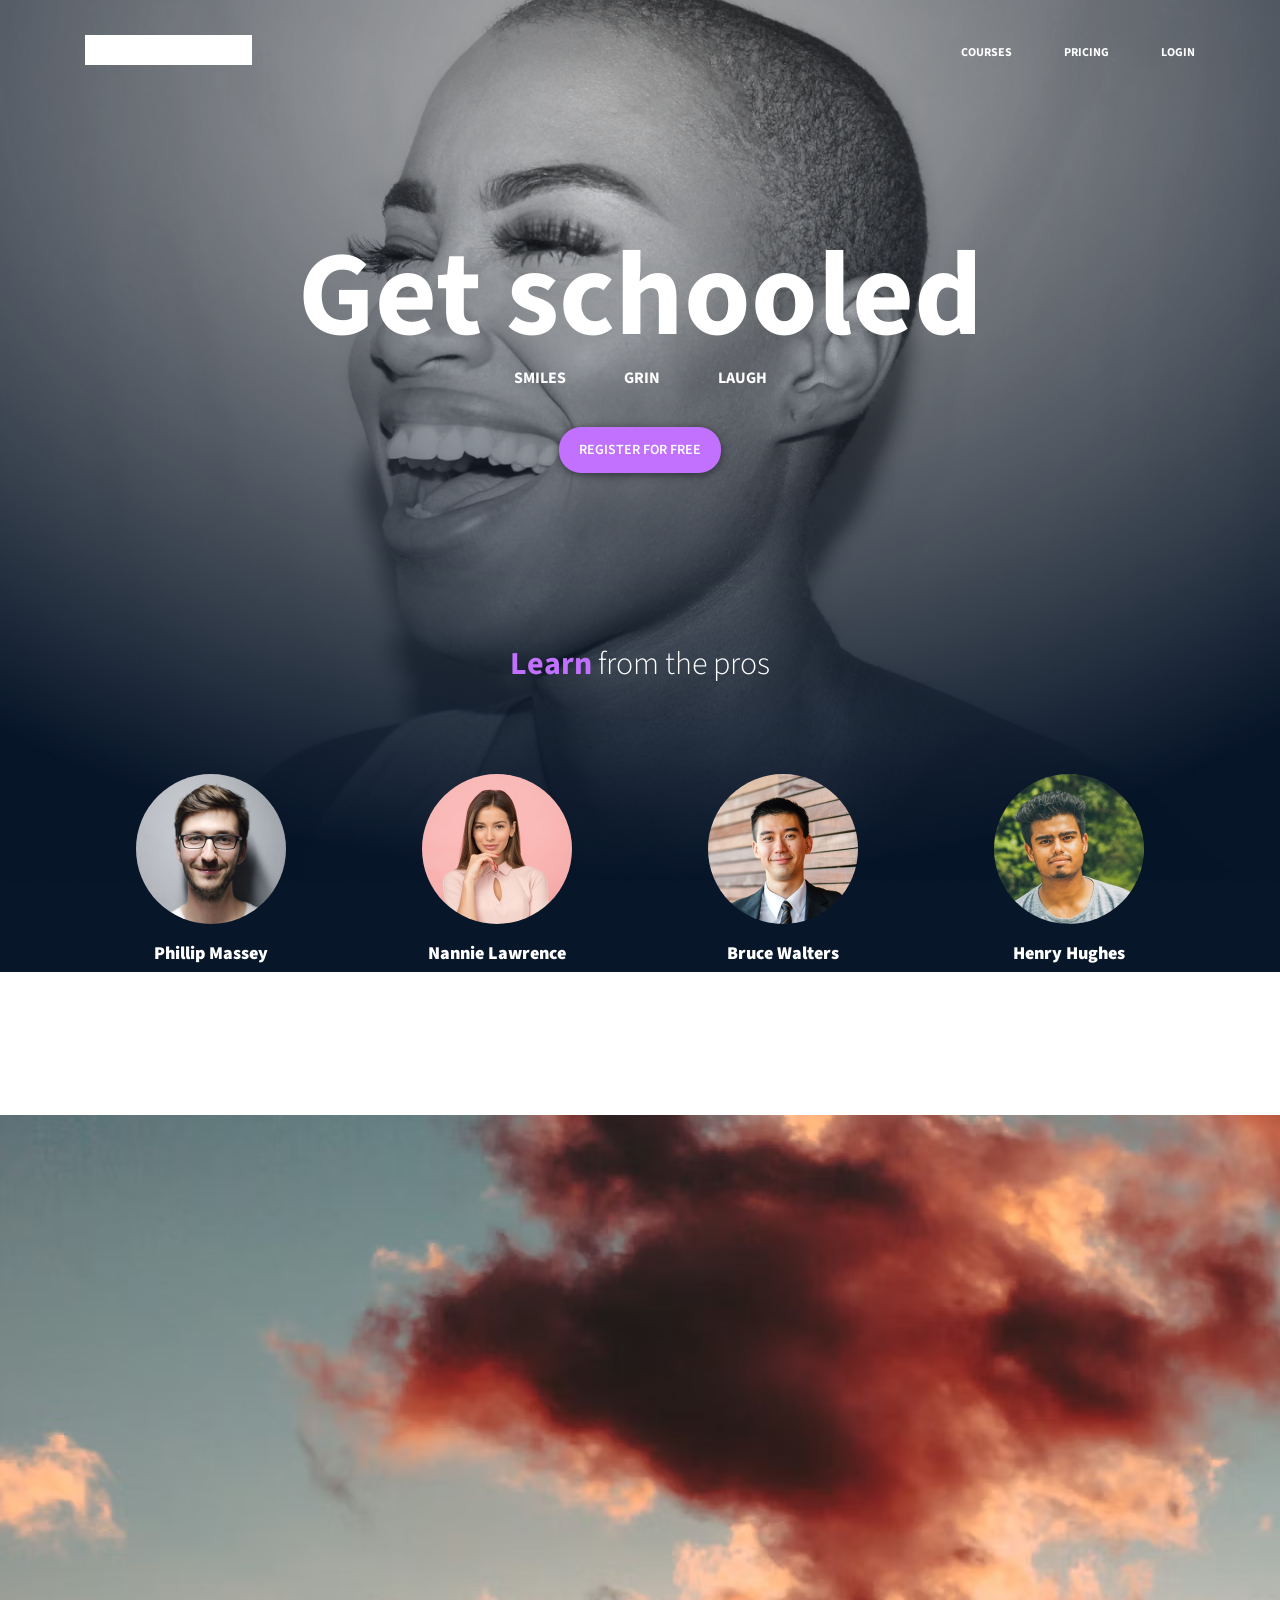
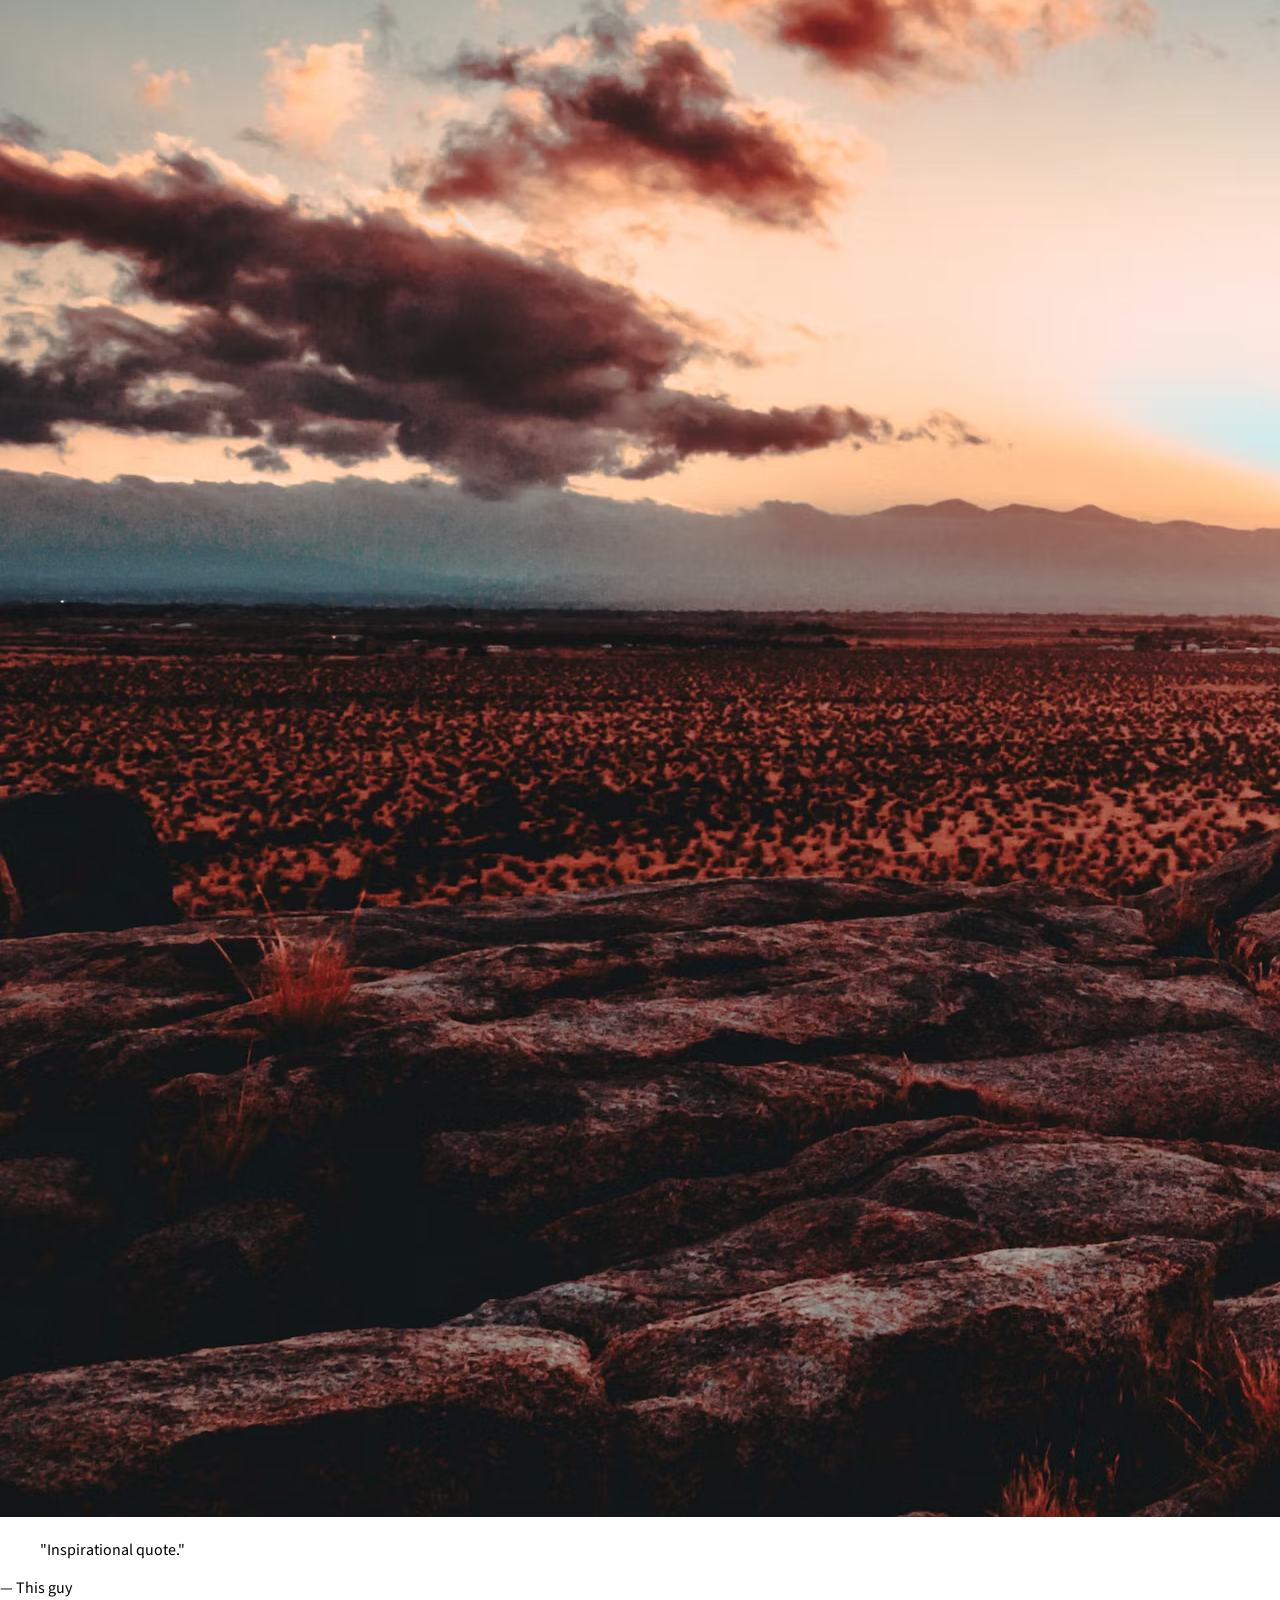
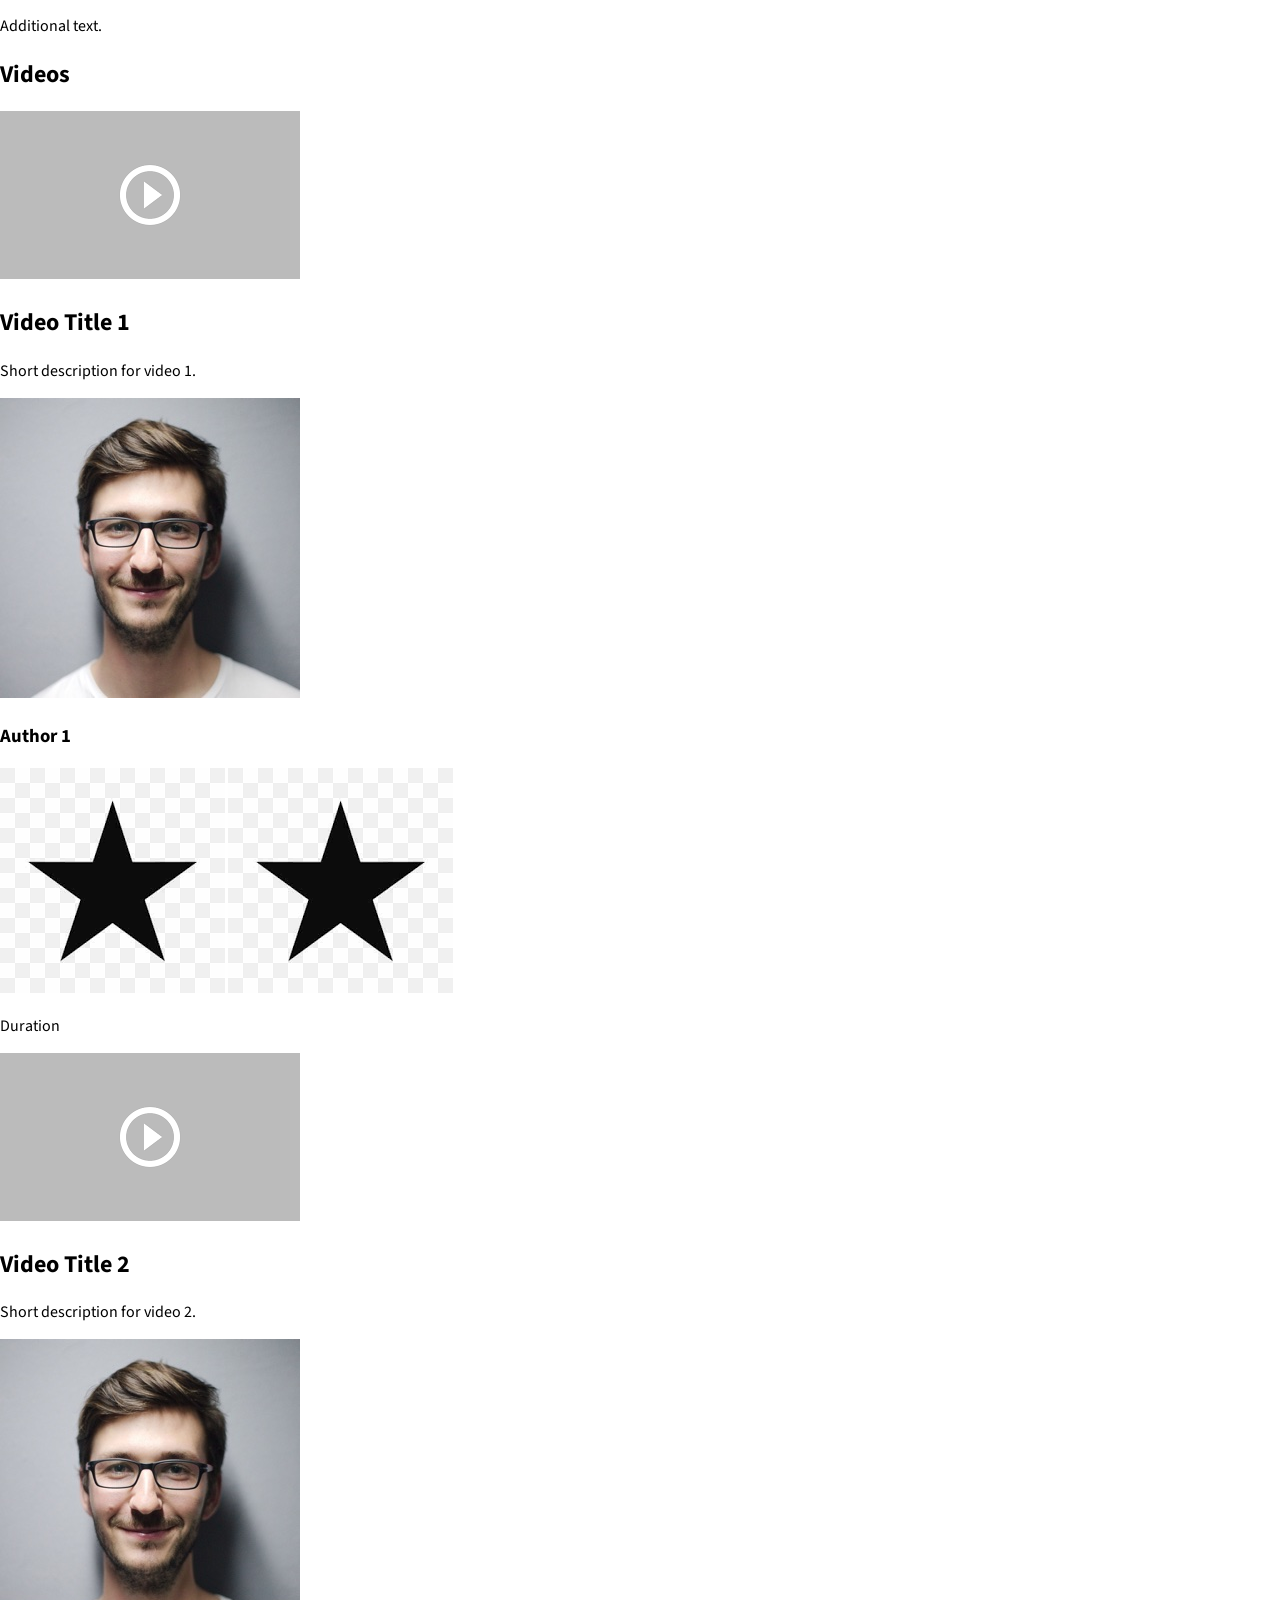
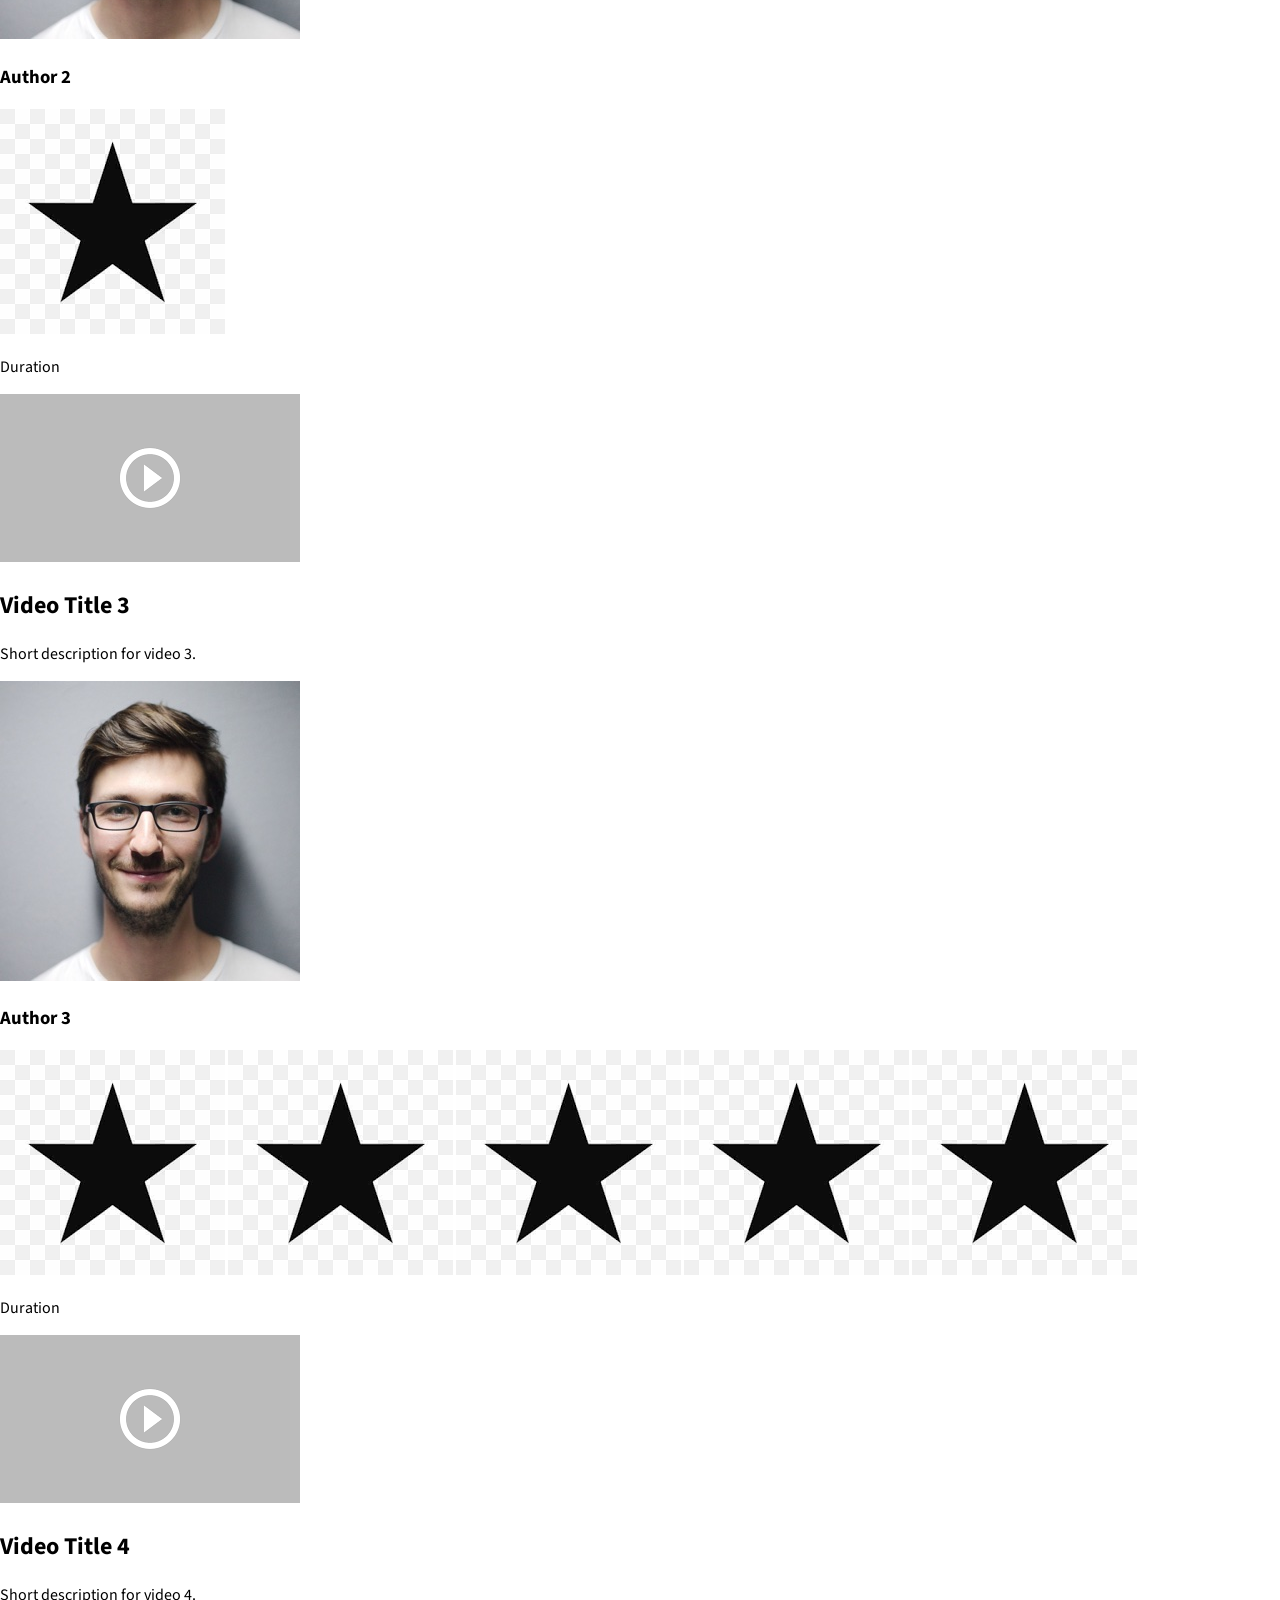
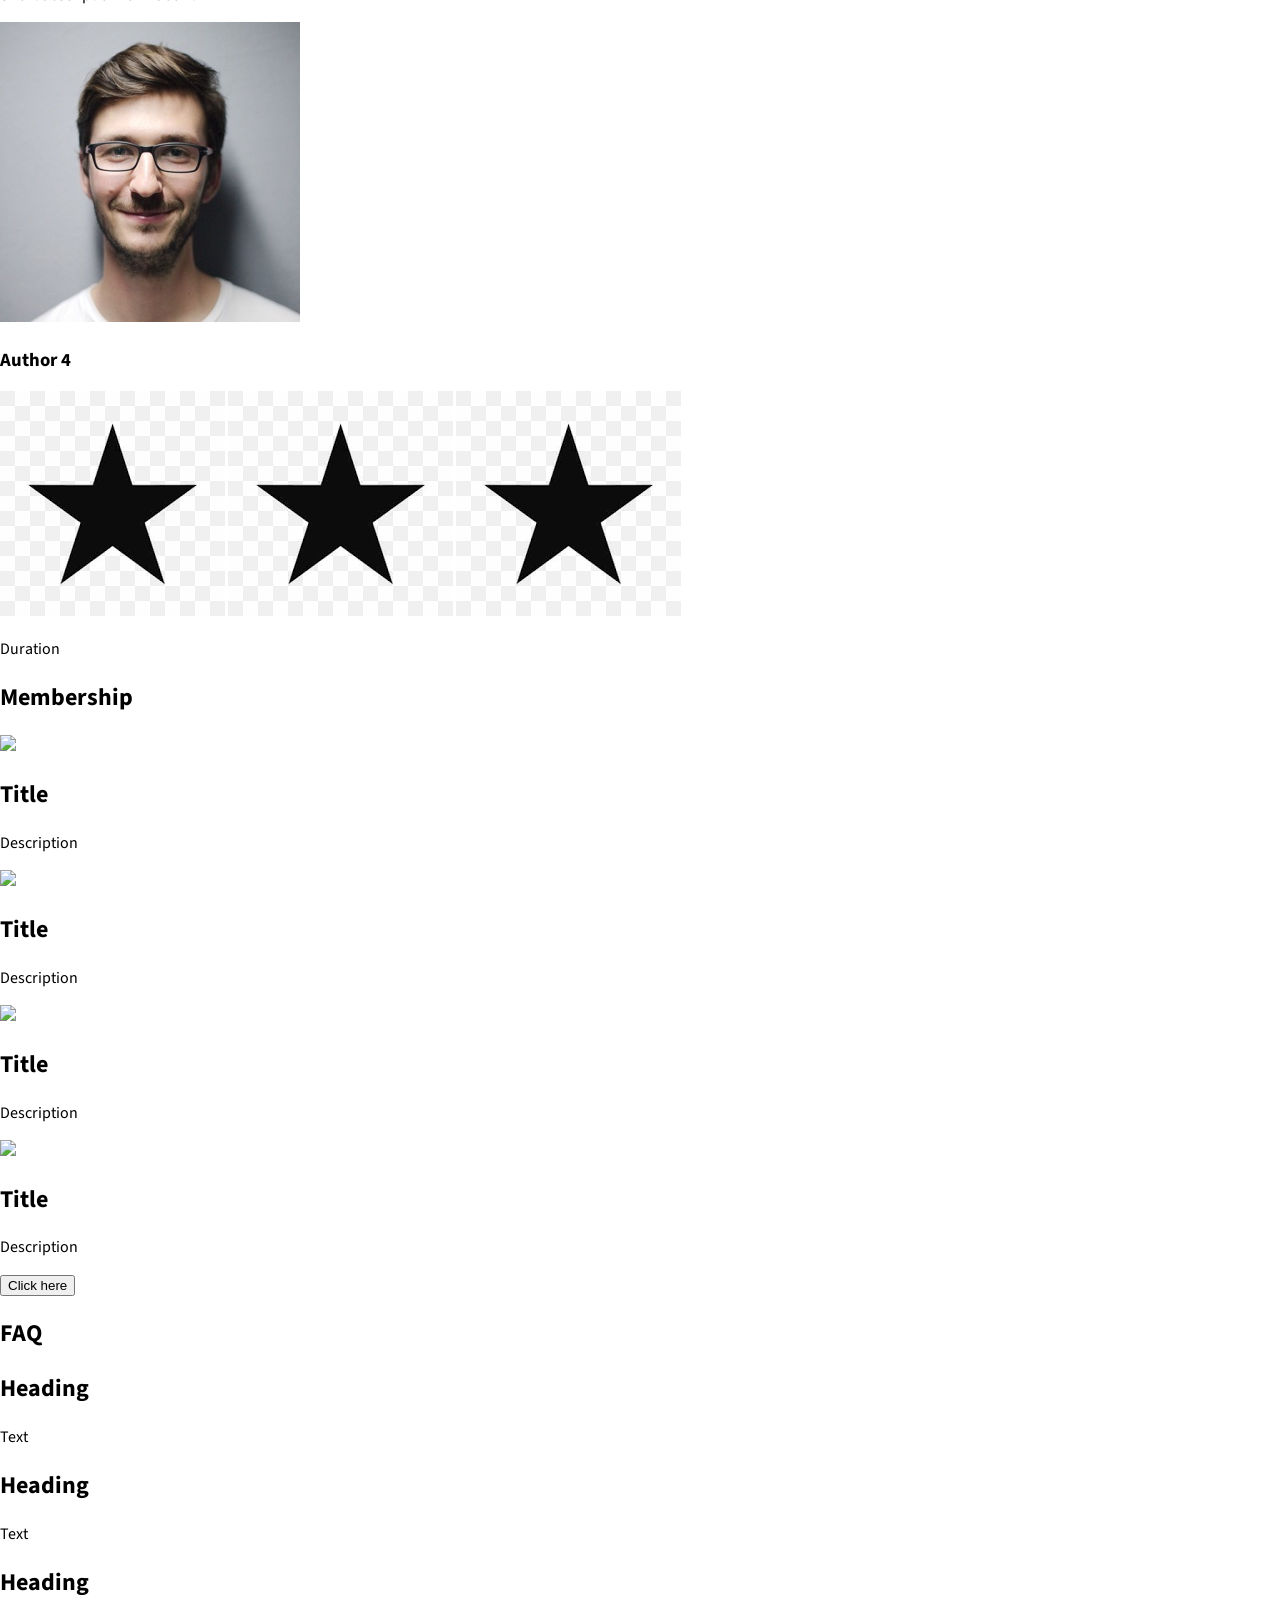
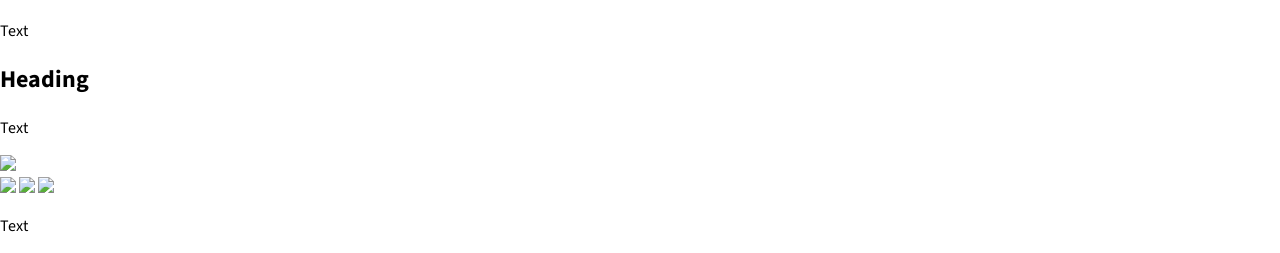
==== css_advanced/task_2/index.html @ a2d299f0 "task 2 : style header and hero section" ====
<!DOCTYPE html>
<html lang="en">
<head>
    <meta charset="UTF-8">
    <meta name="viewport" content="width=device-width, initial-scale=1.0">
    <title>Homepage</title>
    <link rel="stylesheet" href="https://fonts.googleapis.com/css2?family=Source+Sans+Pro:ital,wght@0,300;0,400;0,600;0,700;0,900;1,400&display=swap">
    <link rel="stylesheet" href="styles.css">
</head>
<body>

    <header>
        <a href="#">
            <img src="../images/logo.png" alt="smileschool">
        </a>

        <nav>
            <a href="#">COURSES</a>
            <a href="#">PRICING</a>
            <a href="#">LOGIN</a>
        </nav>
    </header>

    <main>
        <section>

            <div>
                <h1>Get schooled</h1>
                <p>SMILES GRIN LAUGH</p>
                <button>REGISTER FOR FREE</button>
            </div>

            <div>
                <h2><span>Learn</span> from the pros</h2>


                <div>

                    <div>
                        <img src="../images/profile-1.jpg" alt="Phillip Massey">
                        <h3>Phillip Massey</h3>
                        <p>« Smile of the year » 2018 - 2019</p>
                    </div>

                    <div>
                        <img src="../images/profile-2.jpg" alt="Nannie Lawrence">
                        <h3>Nannie Lawrence</h3>
                        <p>Best « little smile » 2017</p>
                    </div>

                    <div>
                        <img src="../images/profile-3.jpg" alt="Bruce Walters">
                        <h3>Bruce Walters</h3>
                        <p>Best « Friend Smile » live performance 2019</p>
                    </div>

                    <div>
                        <img src="../images/profile-4.jpg" alt="Henry Hughes">
                        <h3>Henry Hughes</h3>
                        <p>« 24h smiles » winner 2016 - 2019</p>
                    </div>

                </div>
            </div>

        </section>

        <section>
            <div>
                <img src="../images/quote-image.avif" alt="Quote illustration">

                <div>
                    <blockquote>
                        "Inspirational quote."
                    </blockquote>
                    <p class="author">— This guy</p>
                    <p>Additional text.</p>
                </div>
            </div>
        </section>

            <!-- ------------------ videos ------------------------------------- -->
        <section id="videos">
            <h1>Videos</h1>

            <div id="vidlist">

                <!-- Video 1 -->
                <div>
                    <img src="../images/video.png" alt="Video 1 thumbnail">
                    <h2>Video Title 1</h2>
                    <p>Short description for video 1.</p>

                    <div id="authinfo">
                        <img src="../images/profile-1.jpg" alt="Author 1">
                        <h3>Author 1</h3>
                    </div>

                    <div id="rating">
                        <div id="stars">
                            <img src="../images/star.png" alt="Star">
                            <img src="../images/star.png" alt="Star">
                        </div>
                        <p>Duration</p>
                    </div>
                </div>

                <!-- Video 2 -->
                <div>
                    <img src="../images/video.png" alt="Video 2 thumbnail">
                    <h2>Video Title 2</h2>
                    <p>Short description for video 2.</p>

                    <div id="authinfo">
                        <img src="../images/profile-1.jpg" alt="Author 2">
                        <h3>Author 2</h3>
                    </div>

                    <div id="rating">
                        <div id="stars">
                            <img src="../images/star.png" alt="Star">
                        </div>
                        <p>Duration</p>
                    </div>
                </div>

                <!-- Video 3 -->
                <div>
                    <img src="../images/video.png" alt="Video 3 thumbnail">
                    <h2>Video Title 3</h2>
                    <p>Short description for video 3.</p>

                    <div id="authinfo">
                        <img src="../images/profile-1.jpg" alt="Author 3">
                        <h3>Author 3</h3>
                    </div>

                    <div id="rating">
                        <div id="stars">
                            <img src="../images/star.png" alt="Star">
                            <img src="../images/star.png" alt="Star">
                            <img src="../images/star.png" alt="Star">
                            <img src="../images/star.png" alt="Star">
                            <img src="../images/star.png" alt="Star">
                        </div>
                        <p>Duration</p>
                    </div>
                </div>

                <!-- Video 4 -->
                <div>
                    <img src="../images/video.png" alt="Video 4 thumbnail">
                    <h2>Video Title 4</h2>
                    <p>Short description for video 4.</p>

                    <div id="authinfo">
                        <img src="../images/profile-1.jpg" alt="Author 4">
                        <h3>Author 4</h3>
                    </div>

                    <div id="rating">
                        <div id="stars">
                            <img src="../images/star.png" alt="Star">
                            <img src="../images/star.png" alt="Star">
                            <img src="../images/star.png" alt="Star">
                        </div>
                        <p>Duration</p>
                    </div>
                </div>

            </div>
        </section>

        <section id="membership">
            <h1>Membership</h1>
            <div id="members">

                <div>
                    <img src="#">
                    <h2>Title</h2>
                    <p>Description</p>
                </div>

                <div>
                    <img src="#">
                    <h2>Title</h2>
                    <p>Description</p>
                </div>

                <div>
                    <img src="#">
                    <h2>Title</h2>
                    <p>Description</p>
                </div>

                <div>
                    <img src="#">
                    <h2>Title</h2>
                    <p>Description</p>
                </div>
            </div>

            <button>Click here</button>

        </section>

        <section id="faq">
            <h1>FAQ</h1>
            <div>
                <div>

                    <div>
                        <h2>Heading</h2>
                        <p>Text</p>
                    </div>

                    <div>
                        <h2>Heading</h2>
                        <p>Text</p>
                    </div>
                </div>

                <div>
                    <div>
                        <h2>Heading</h2>
                        <p>Text</p>
                    </div>

                    <div>
                        <h2>Heading</h2>
                        <p>Text</p>
                    </div>
                    </div>
                </div>
            </div>
        </section>

    </main>

    <footer>
        <div id="footer">
        <div>
            <img src="#">
            <div>
            <a href=""><img src="#"></a>
            <a href=""><img src="#"></a>
            <a href=""><img src="#"></a>
            </div>
        </div>
        <p>Text</p>
        </div>
    </footer>



</body>
</html>
---- css_advanced/task_2/styles.css ----
:root {
    --color-purple: #c271ff;
    --color-navy: #071629;
    --container: 1110px;
}

body {
    margin: 0;
    font-family: "Source Sans Pro", sans-serif;
    background-image: url("../images/hero-background.jpg");
    background-repeat: no-repeat;
    background-position: top center;
    background-size: 100% auto;
}

header {
    width: var(--container);
    margin: 0 auto;
    padding-top: 35px;
    display: flex;
    justify-content: space-between;
    align-items: center;
}

header img {
    width: 167px;
}

header nav {
    display: flex;
    gap: 52px;
}

header nav a {
    color: #fff;
    font-size: 12px;
    font-weight: 700;
    text-decoration: none;
}

/* ---------- hero : "Get schooled" + "Learn from the pros" ---------- */

main > section:first-child {
    padding: 155px 0 98px;
    color: #fff;
    text-align: center;
}

main > section:first-child h1 {
    margin: 0;
    font-size: 120px;
    font-weight: 700;
    line-height: 141px;
}

main > section:first-child > div:first-child p {
    margin: 0;
    font-size: 16px;
    font-weight: 700;
    word-spacing: 55px;
}

main > section:first-child button {
    margin-top: 38px;
    padding: 13px 20px;
    border: none;
    border-radius: 22px;
    background-color: var(--color-purple);
    box-shadow: 0 2px 10px rgba(0, 0, 0, 0.5);
    color: #fff;
    font-family: inherit;
    font-size: 14px;
    font-weight: 600;
    cursor: pointer;
}

main > section:first-child h2 {
    margin: 168px 0 0;
    font-size: 32px;
    font-weight: 300;
}

main > section:first-child h2 span {
    color: var(--color-purple);
    font-weight: 700;
}

main > section:first-child h2 + div {
    width: 1009px;
    margin: 87px auto 0;
    display: flex;
    justify-content: space-between;
}

main > section:first-child h2 + div > div {
    width: 150px;
}

main > section:first-child img {
    width: 150px;
    height: 150px;
    border-radius: 50%;
    object-fit: cover;
}

main > section:first-child h3 {
    margin: 10px 0 0;
    font-size: 18px;
    font-weight: 900;
    line-height: 27px;
}

main > section:first-child h3 + p {
    margin: 2px 0 0;
    font-size: 16px;
    font-style: italic;
    line-height: 24px;
}
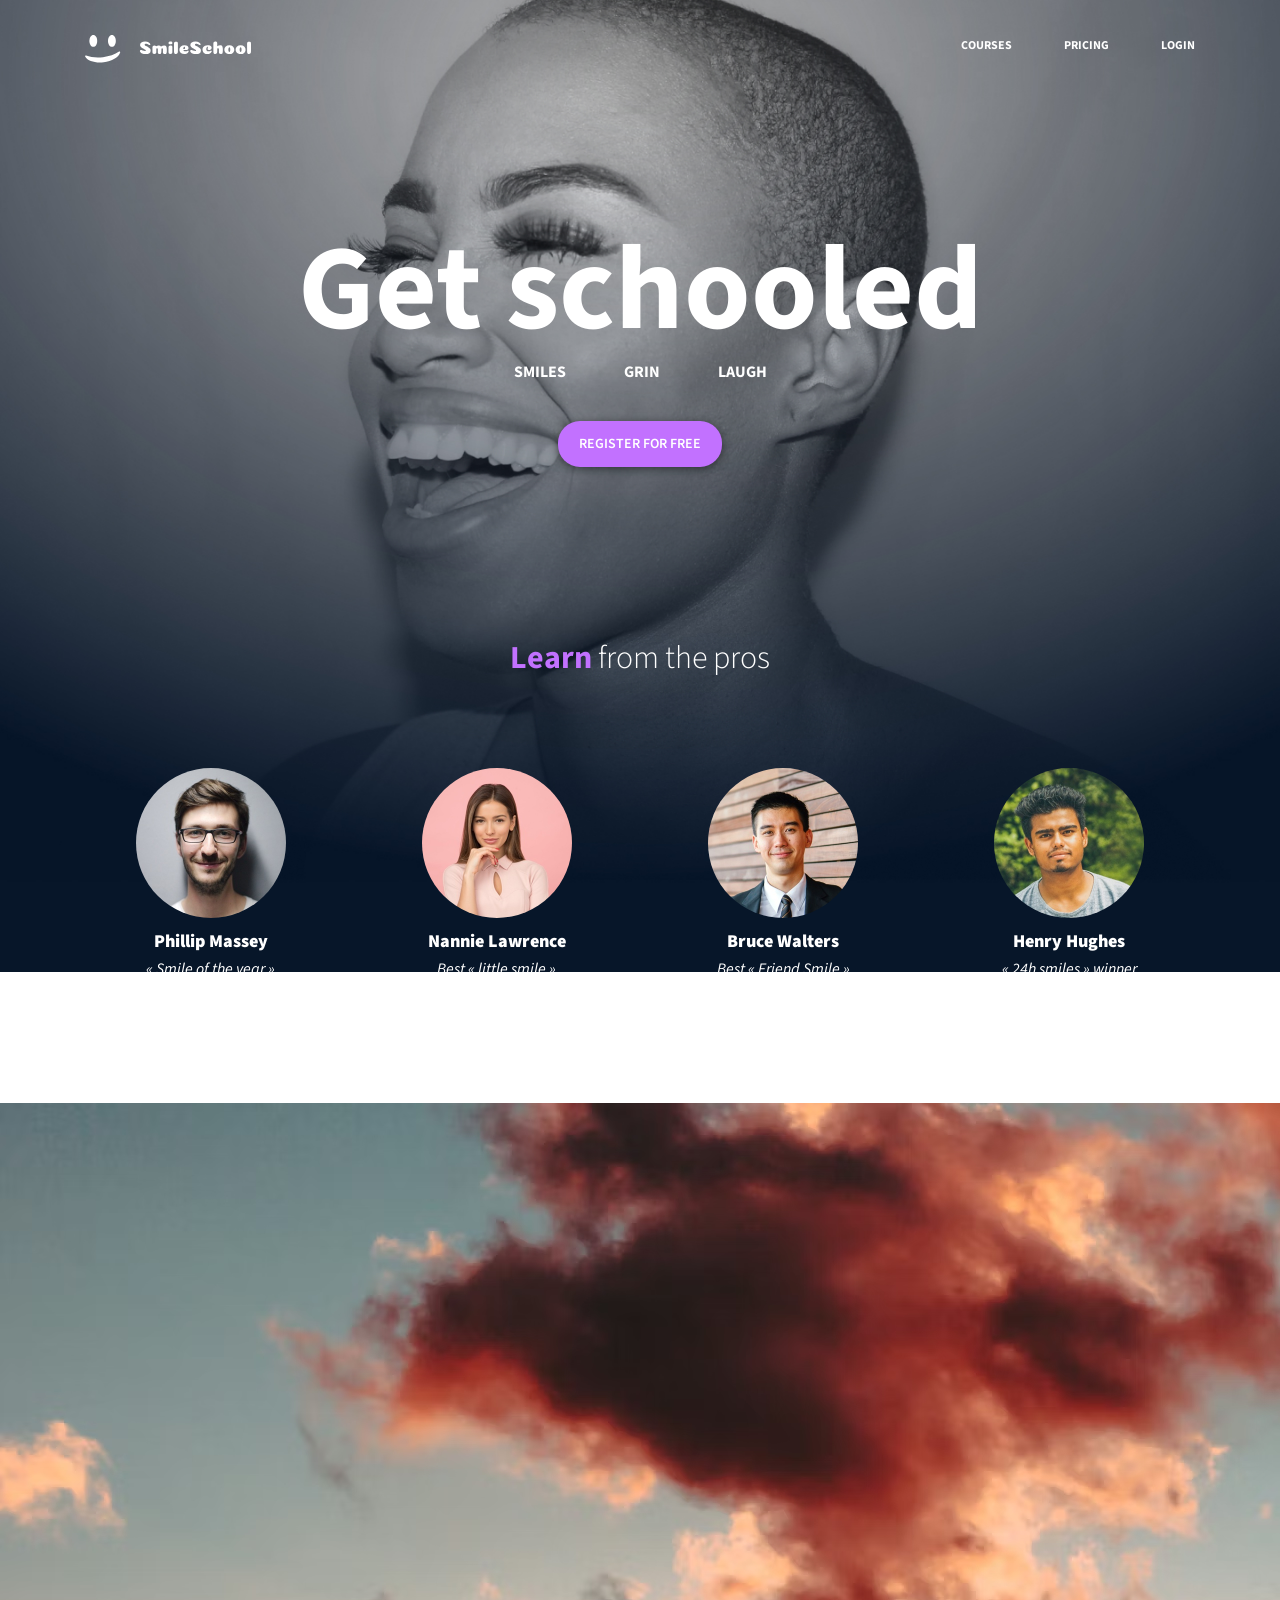
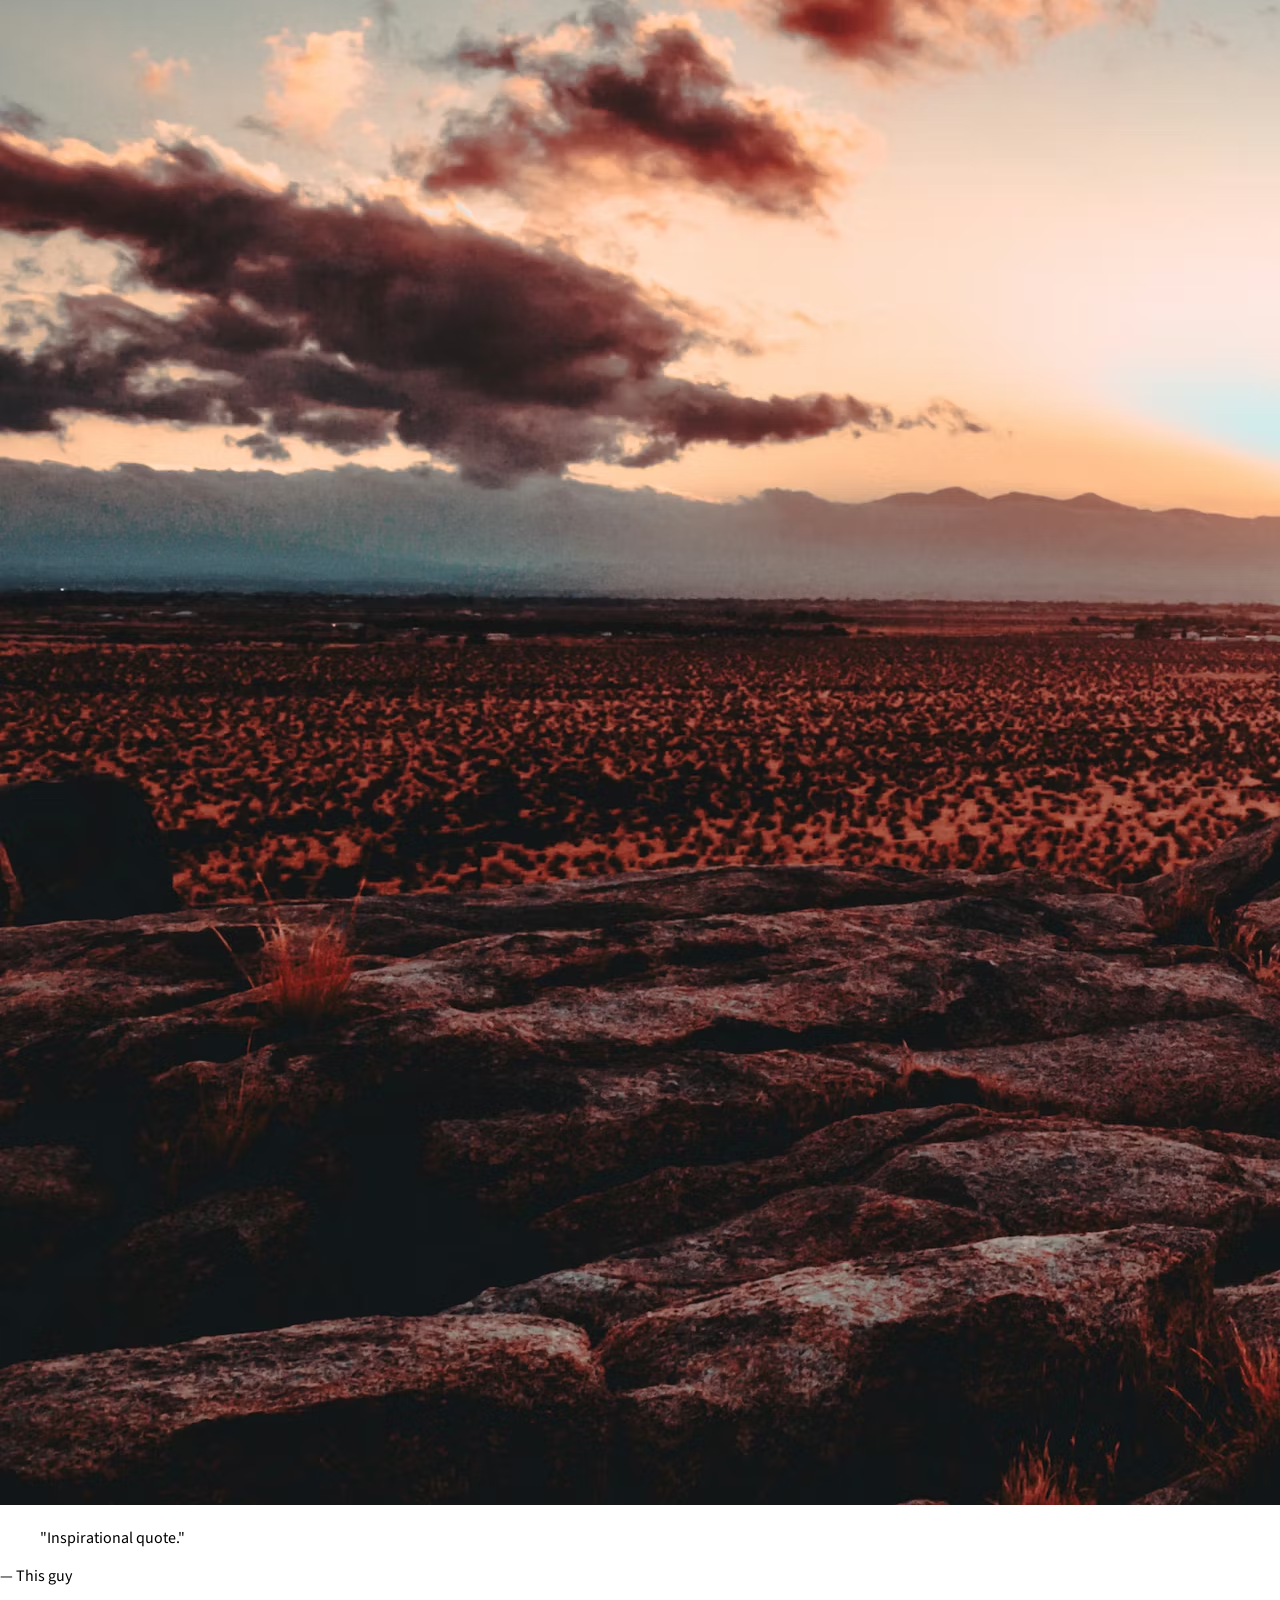
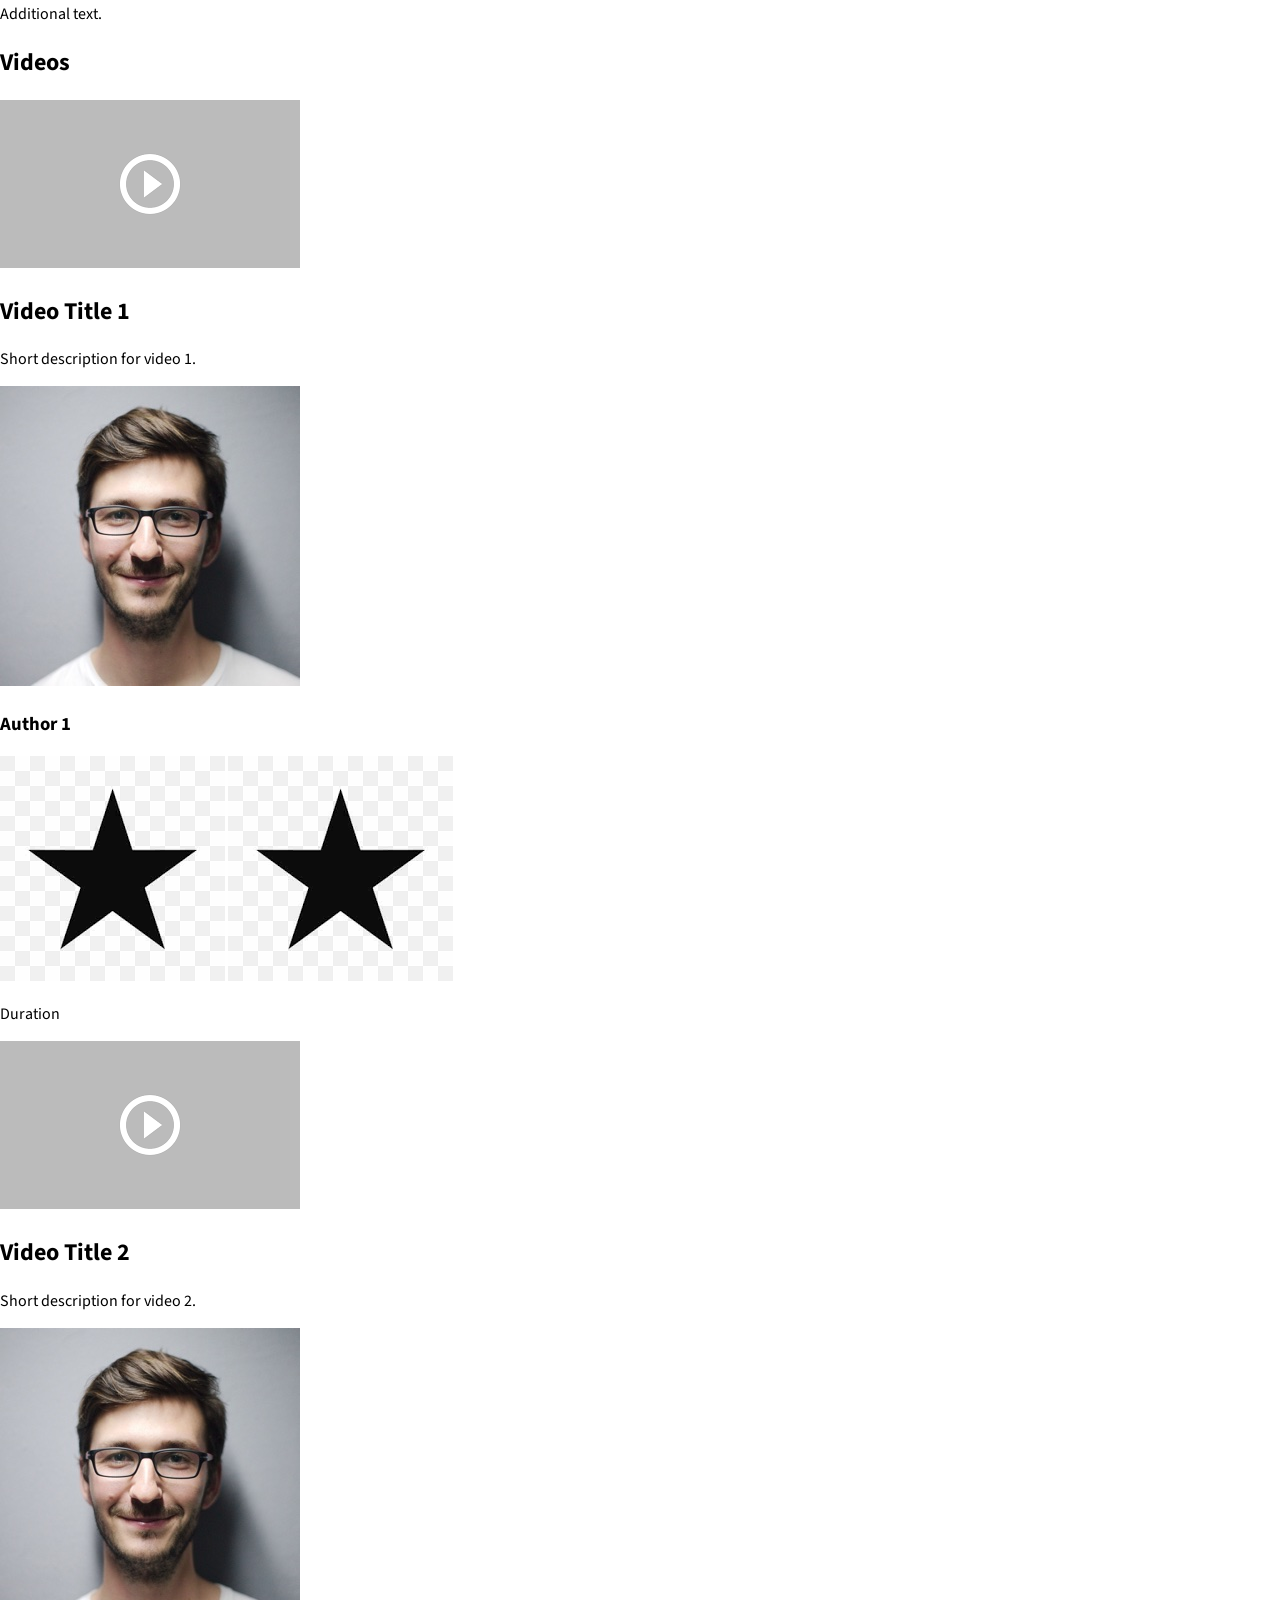
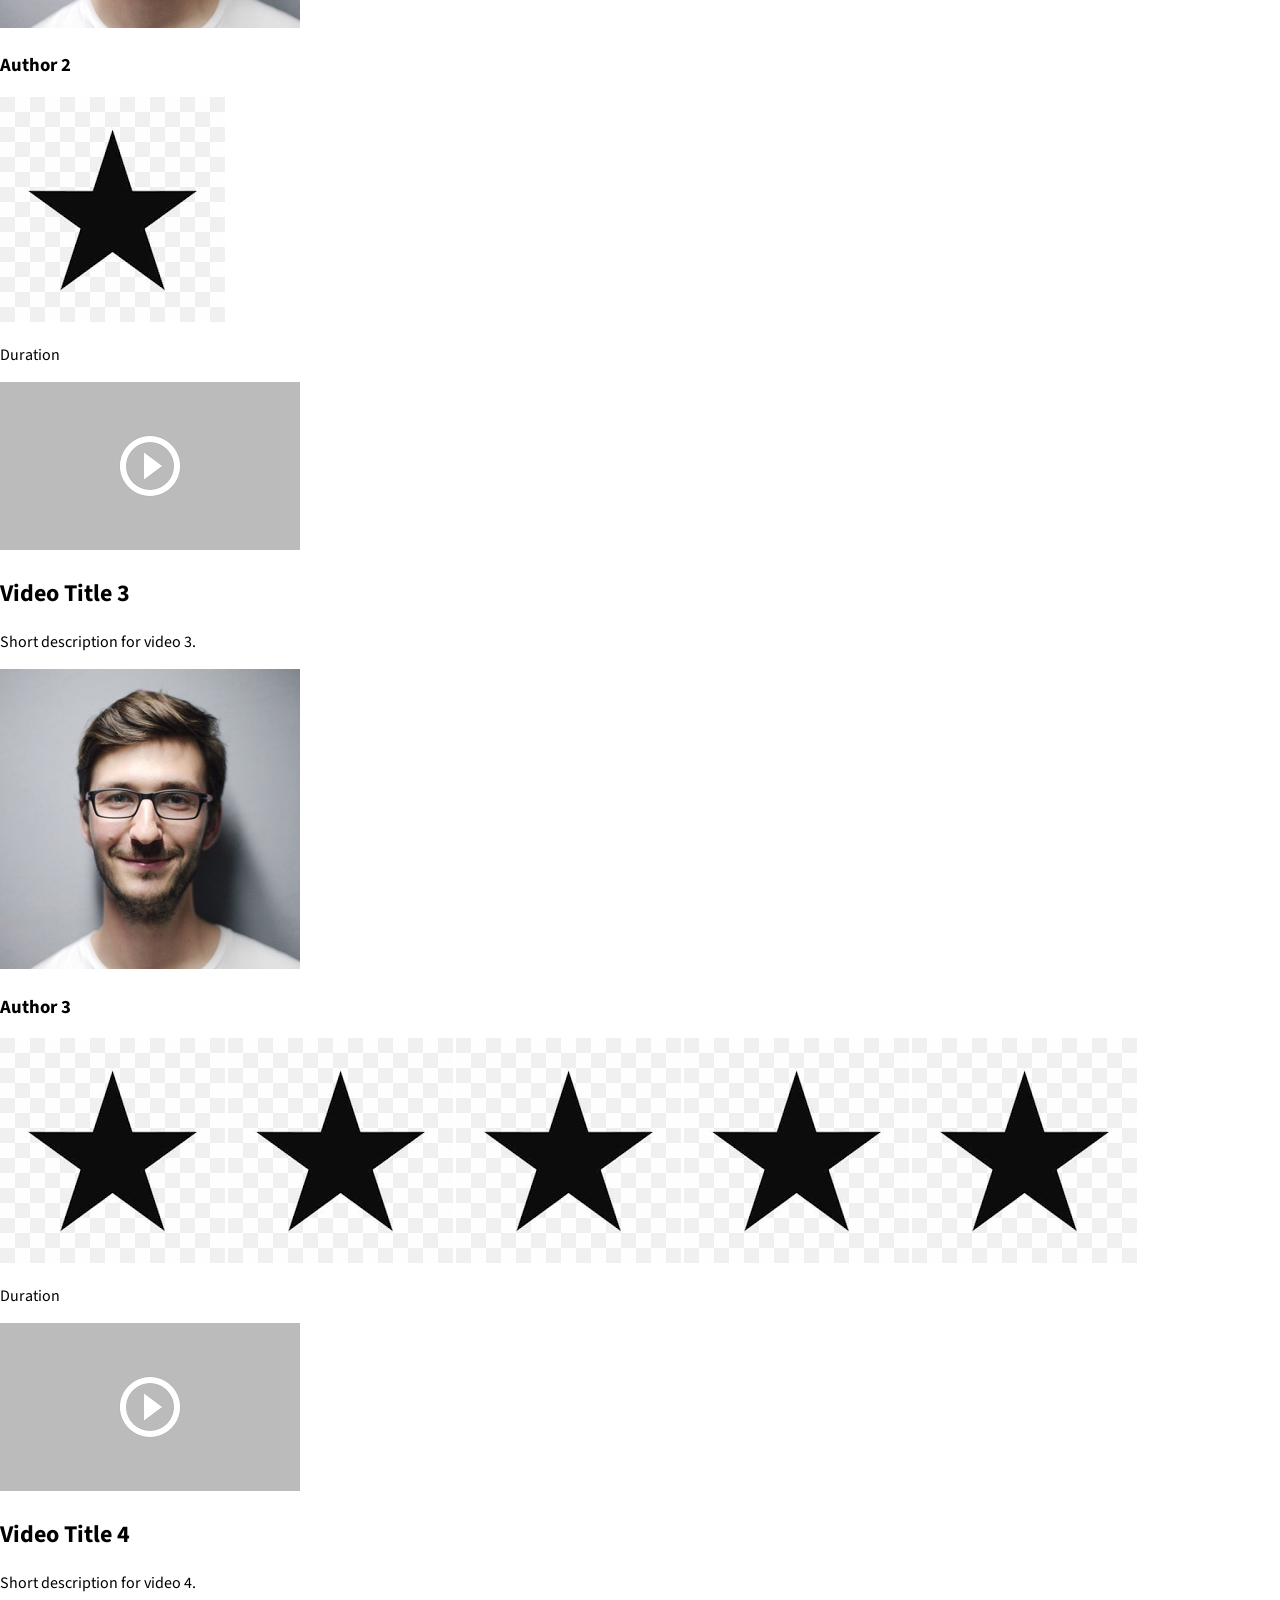
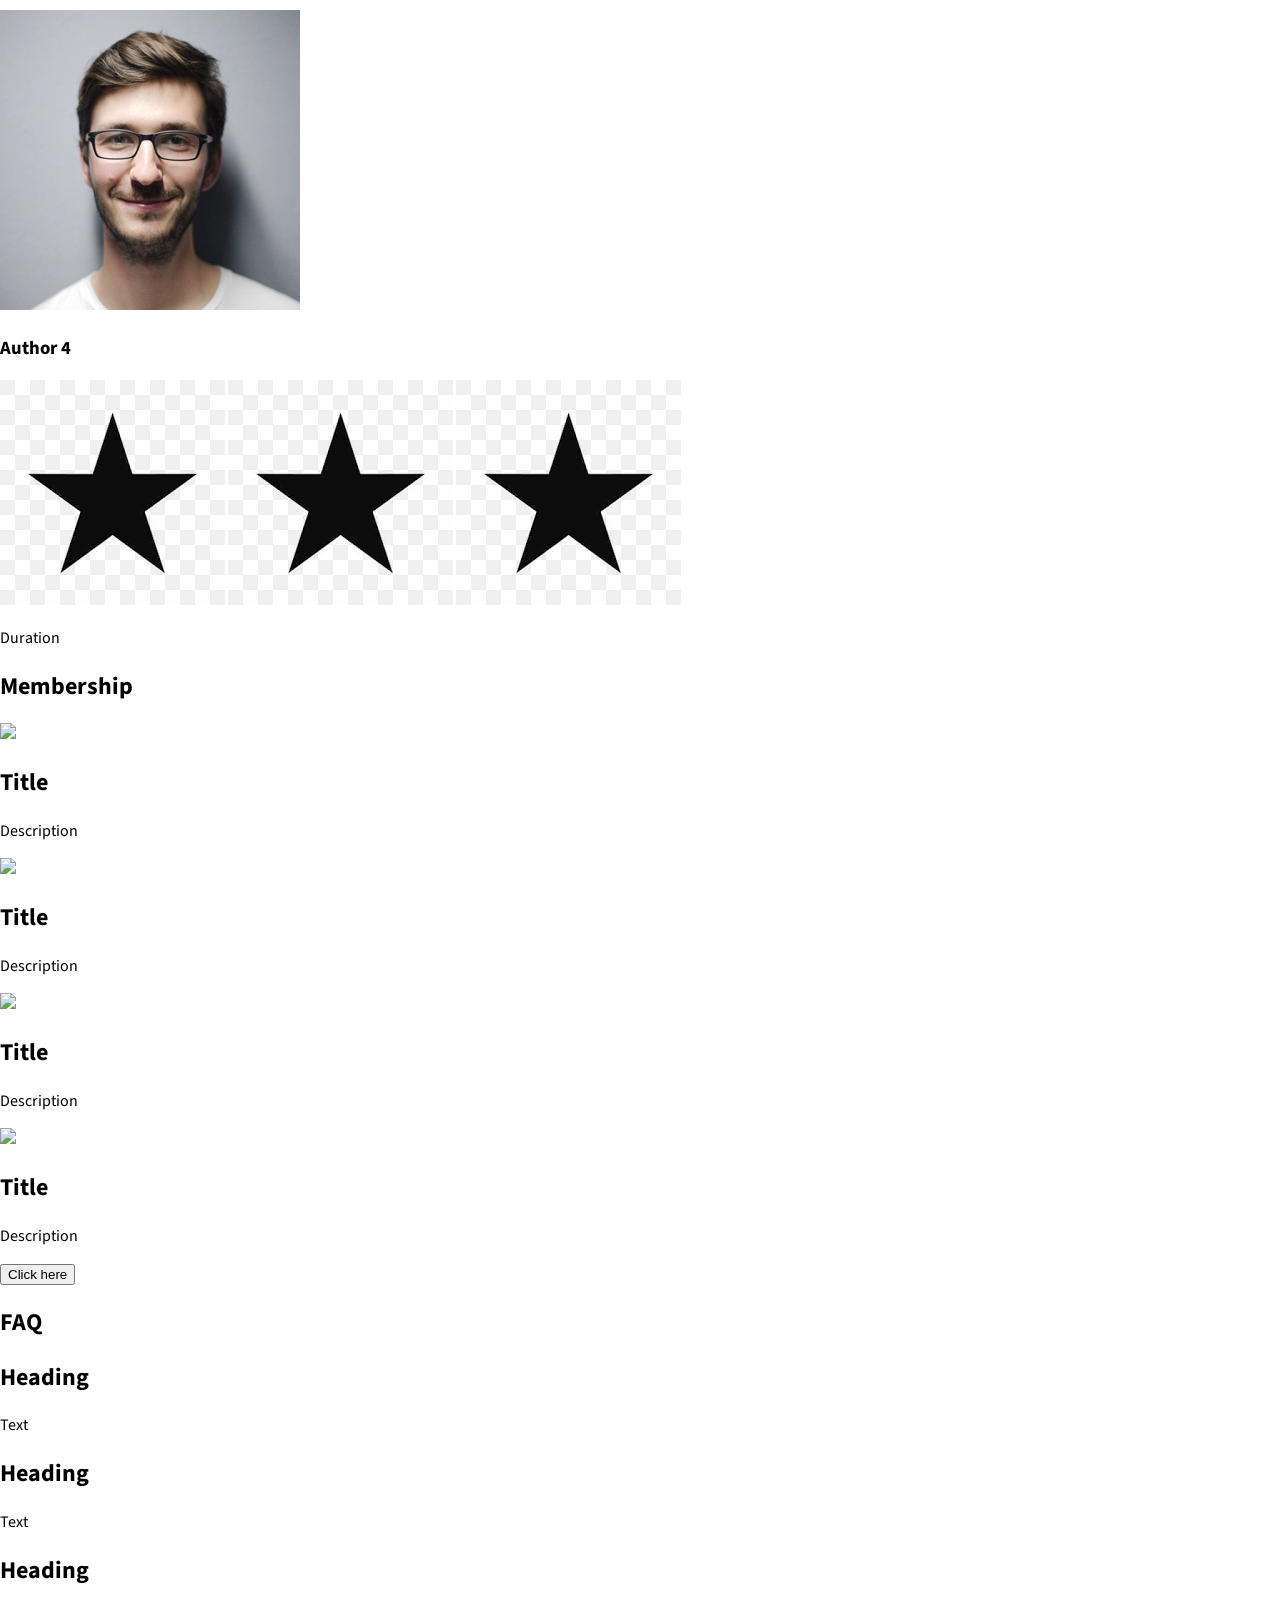
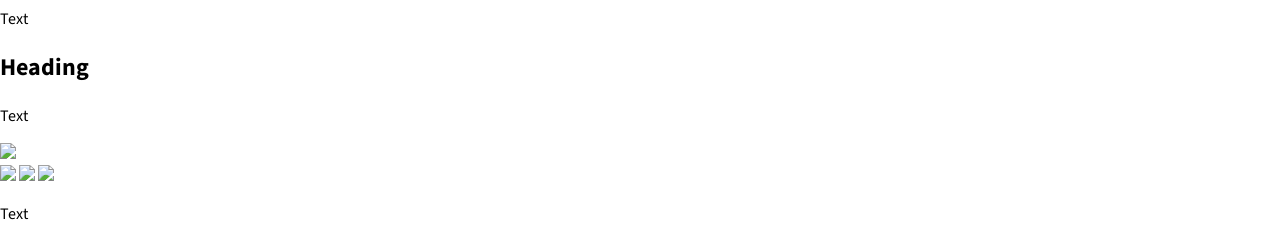
==== commit 9390c767: "fix(task1) : logo asset and image baseline offset" ====
--- a/css_advanced/task_2/index.html
+++ b/css_advanced/task_2/index.html
@@ -11,7 +11,7 @@
 
     <header>
         <a href="#">
-            <img src="../images/logo.png" alt="smileschool">
+            <img src="../images/logo.svg" alt="smileschool">
         </a>
 
         <nav>
--- a/css_advanced/task_2/styles.css
+++ b/css_advanced/task_2/styles.css
@@ -19,16 +19,19 @@
     padding-top: 35px;
     display: flex;
     justify-content: space-between;
-    align-items: center;
+    align-items: flex-start;
 }
 
 header img {
+    display: block;
     width: 167px;
 }
 
 header nav {
+    width: 234px;
+    margin-top: 2px;
     display: flex;
-    gap: 52px;
+    justify-content: space-between;
 }
 
 header nav a {
@@ -62,7 +65,7 @@
 
 main > section:first-child button {
     margin-top: 38px;
-    padding: 13px 20px;
+    padding: 13px 21px;
     border: none;
     border-radius: 22px;
     background-color: var(--color-purple);
@@ -97,6 +100,7 @@
 }
 
 main > section:first-child img {
+    display: block;
     width: 150px;
     height: 150px;
     border-radius: 50%;
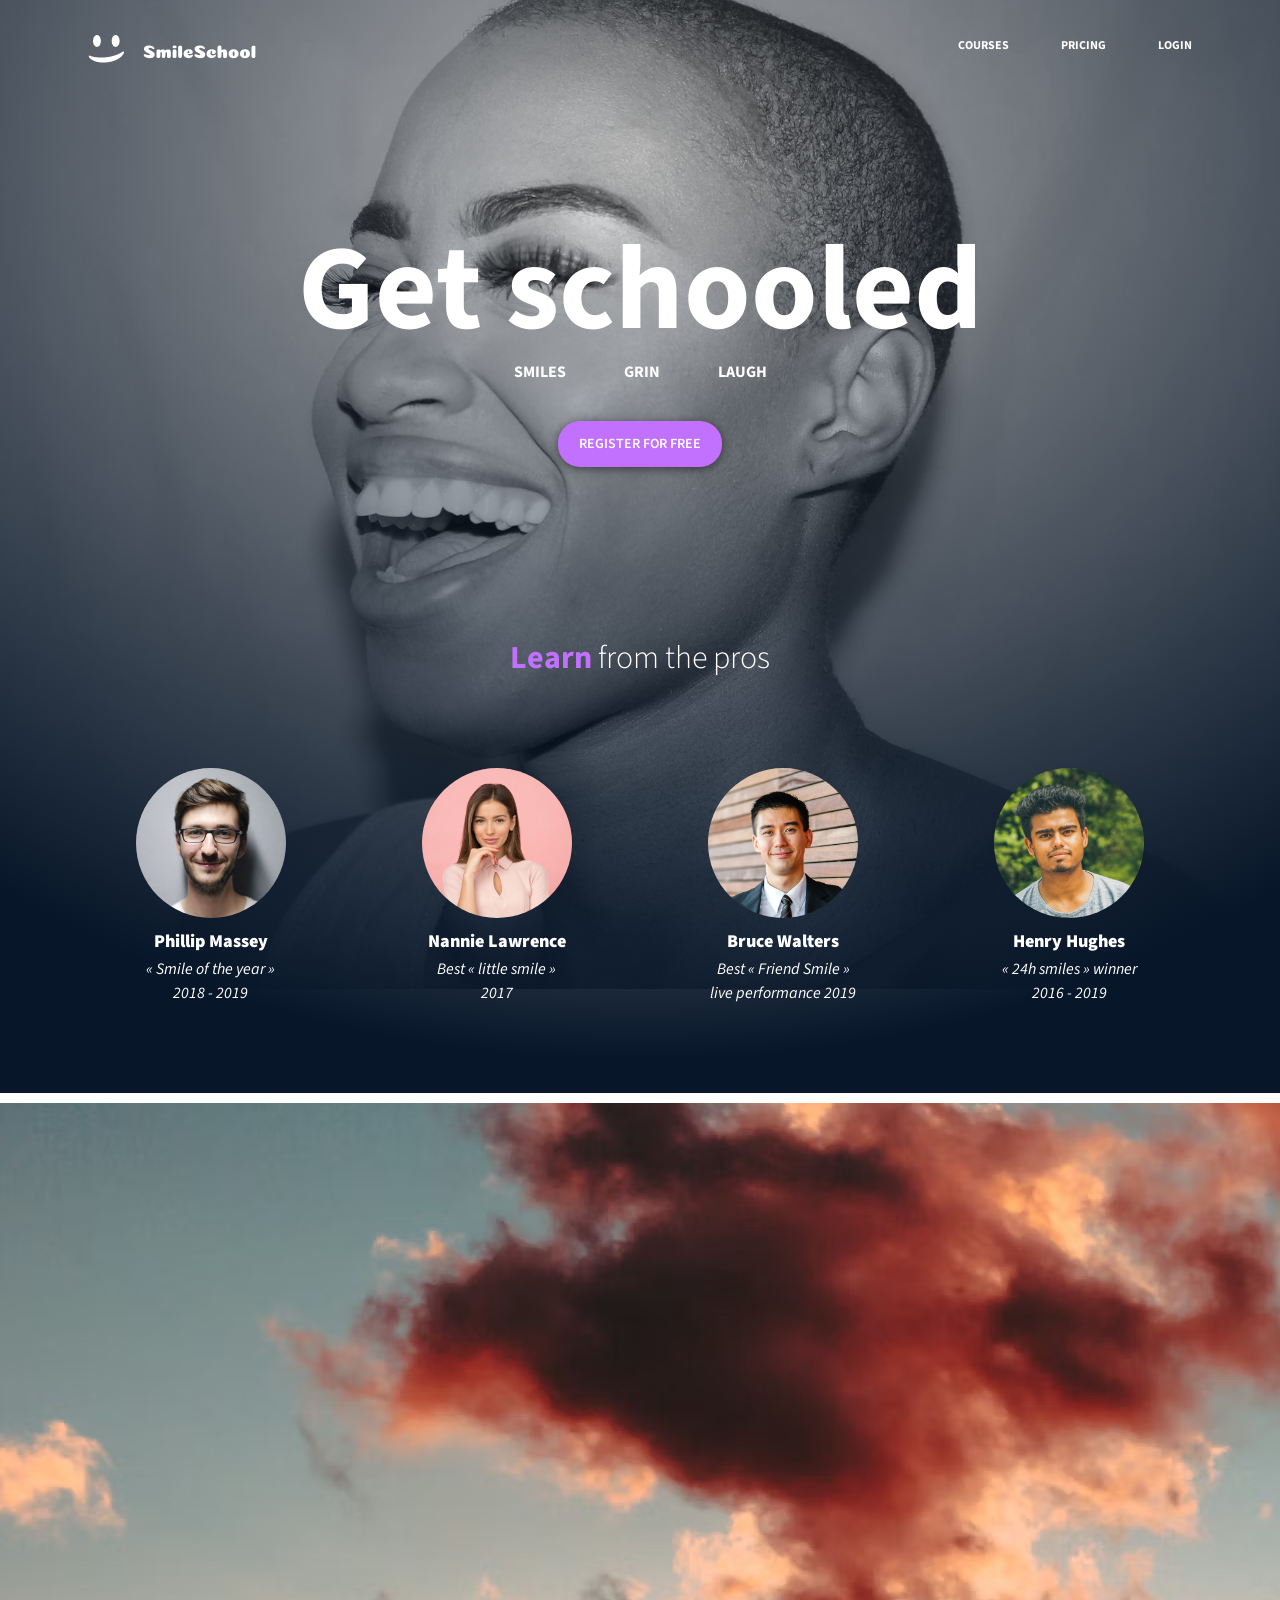
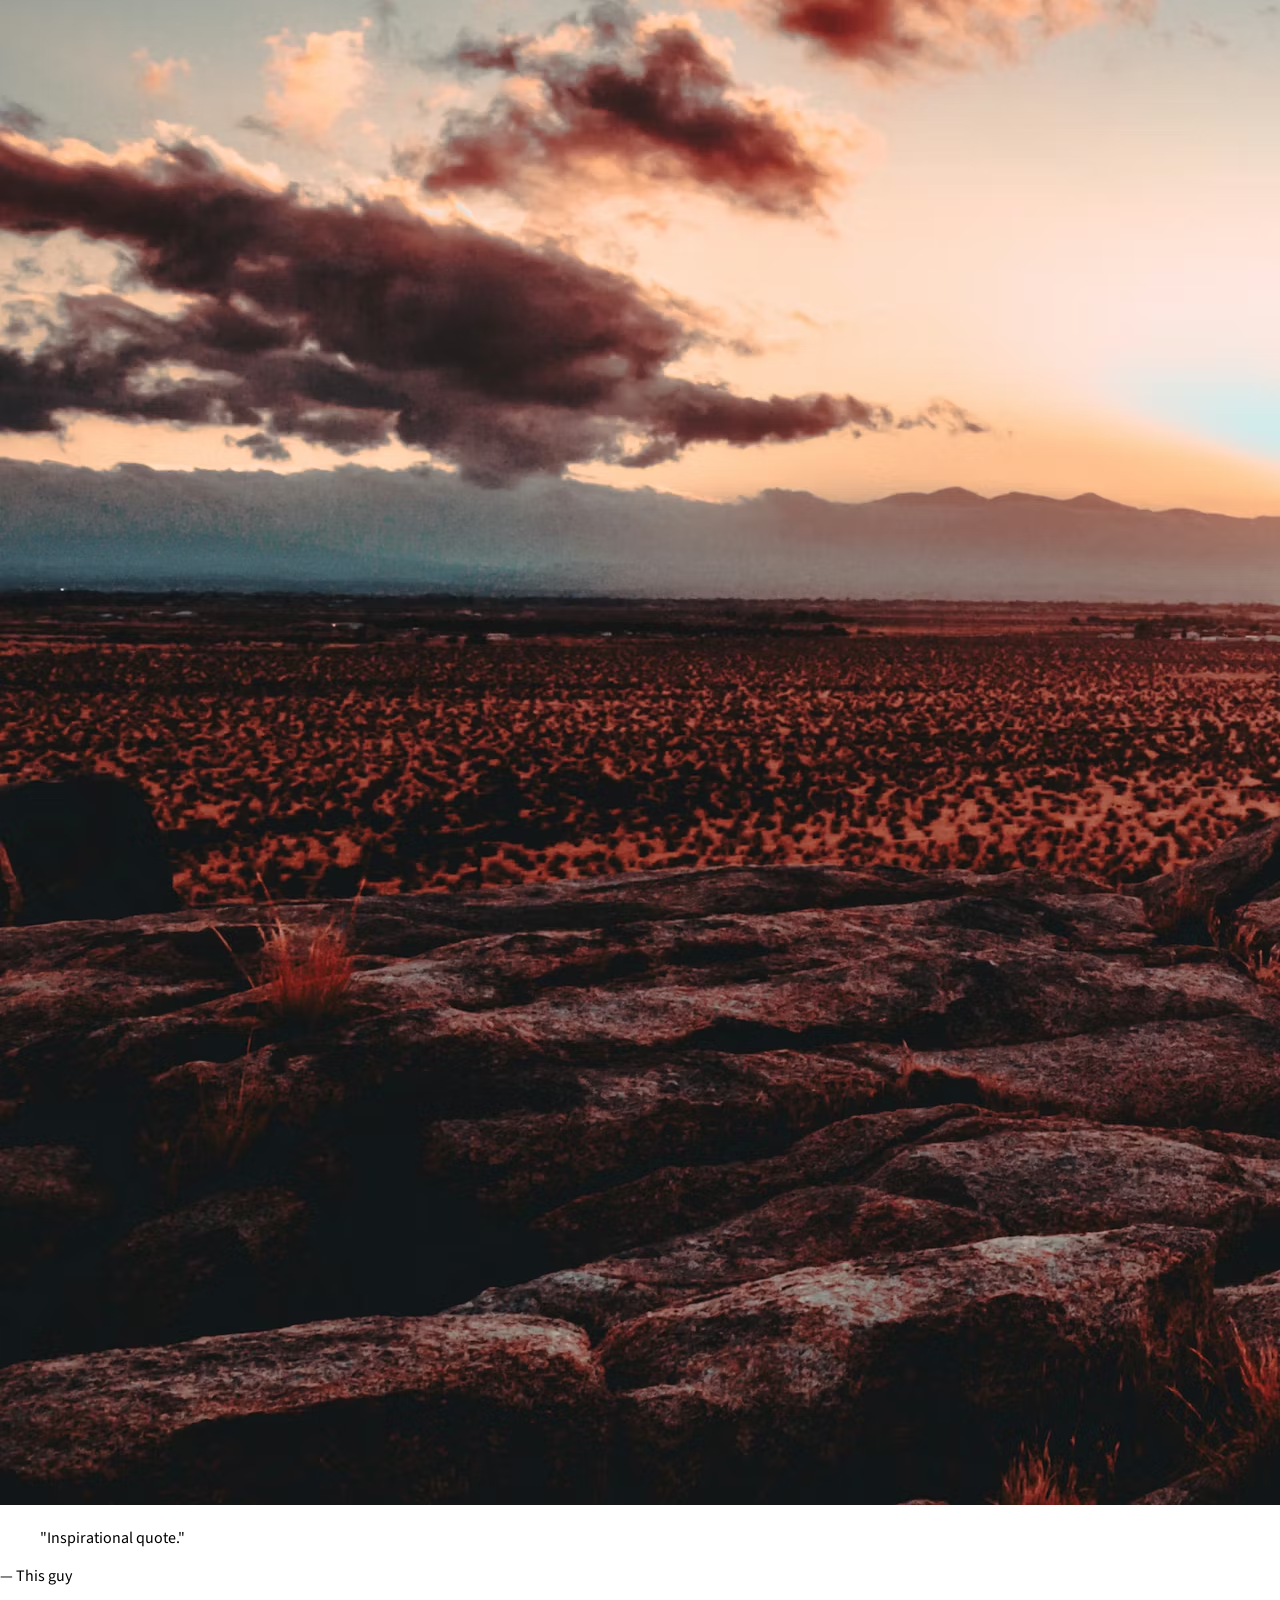
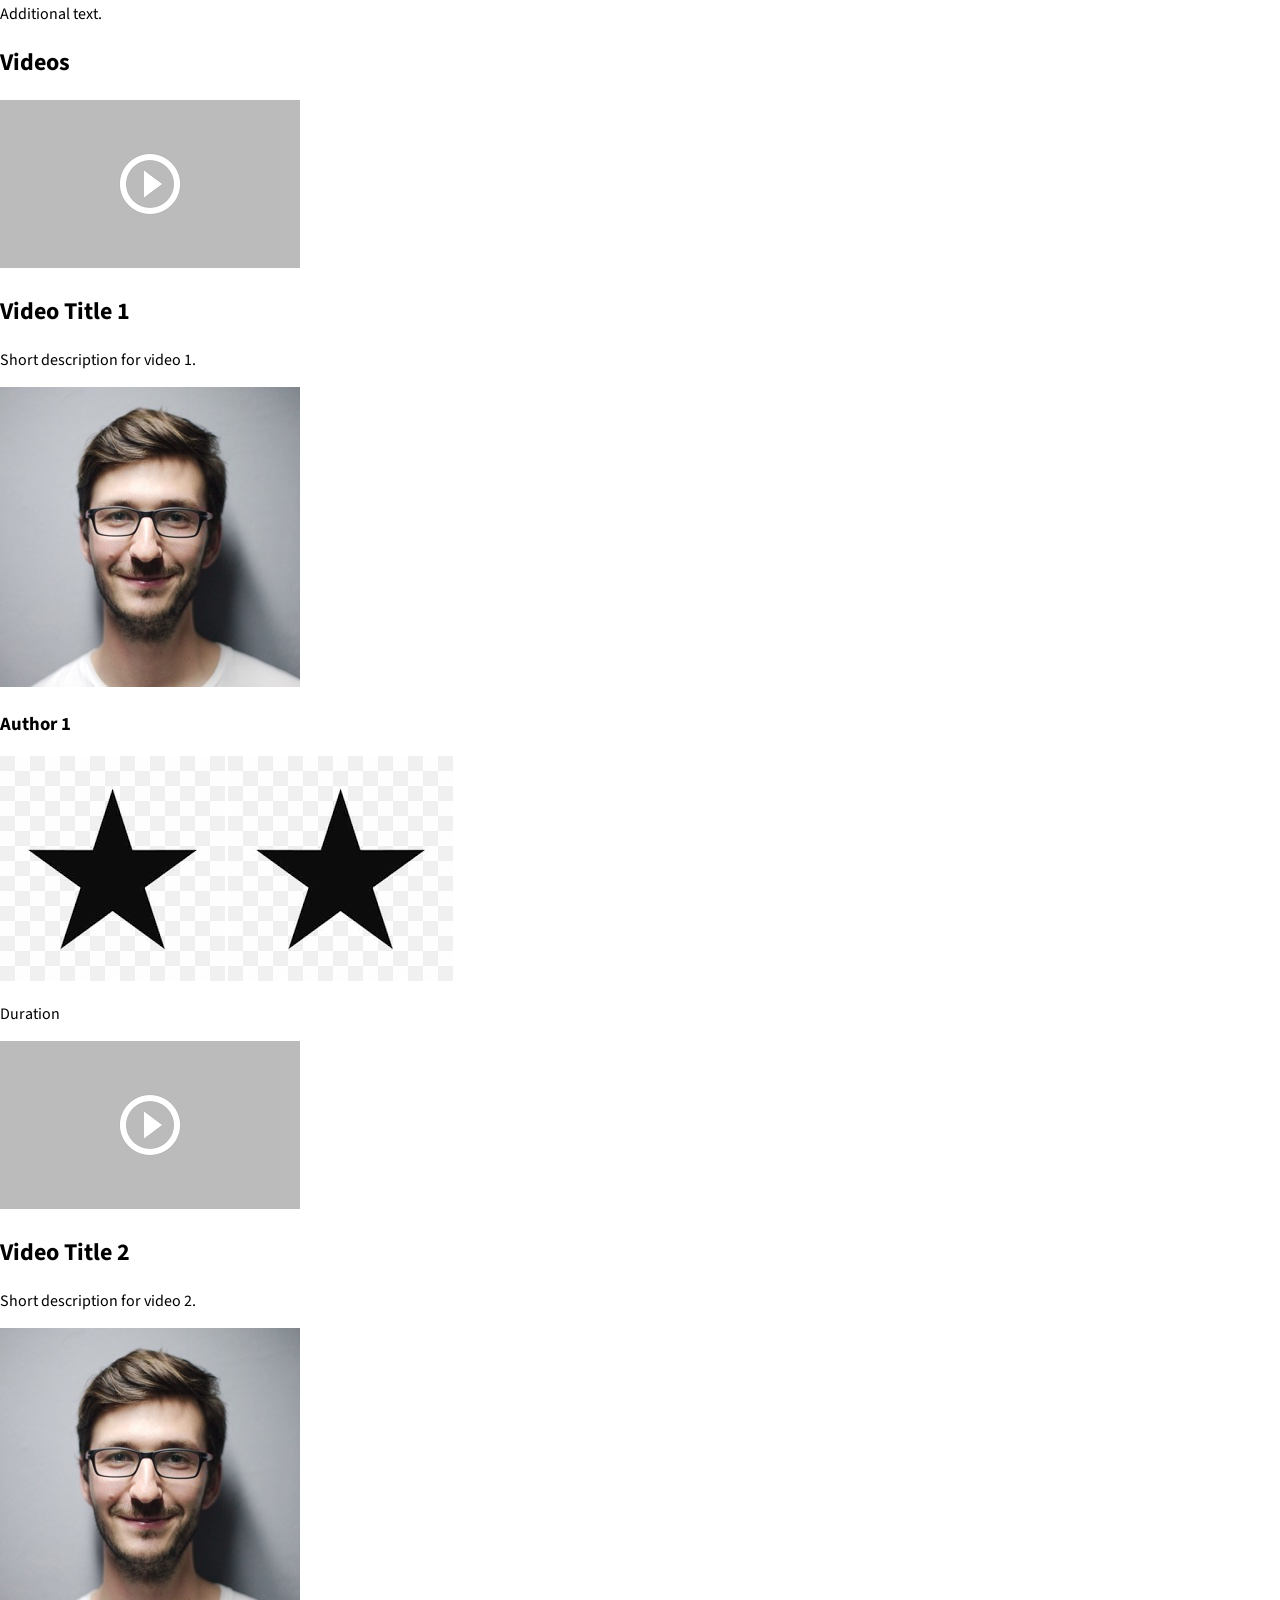
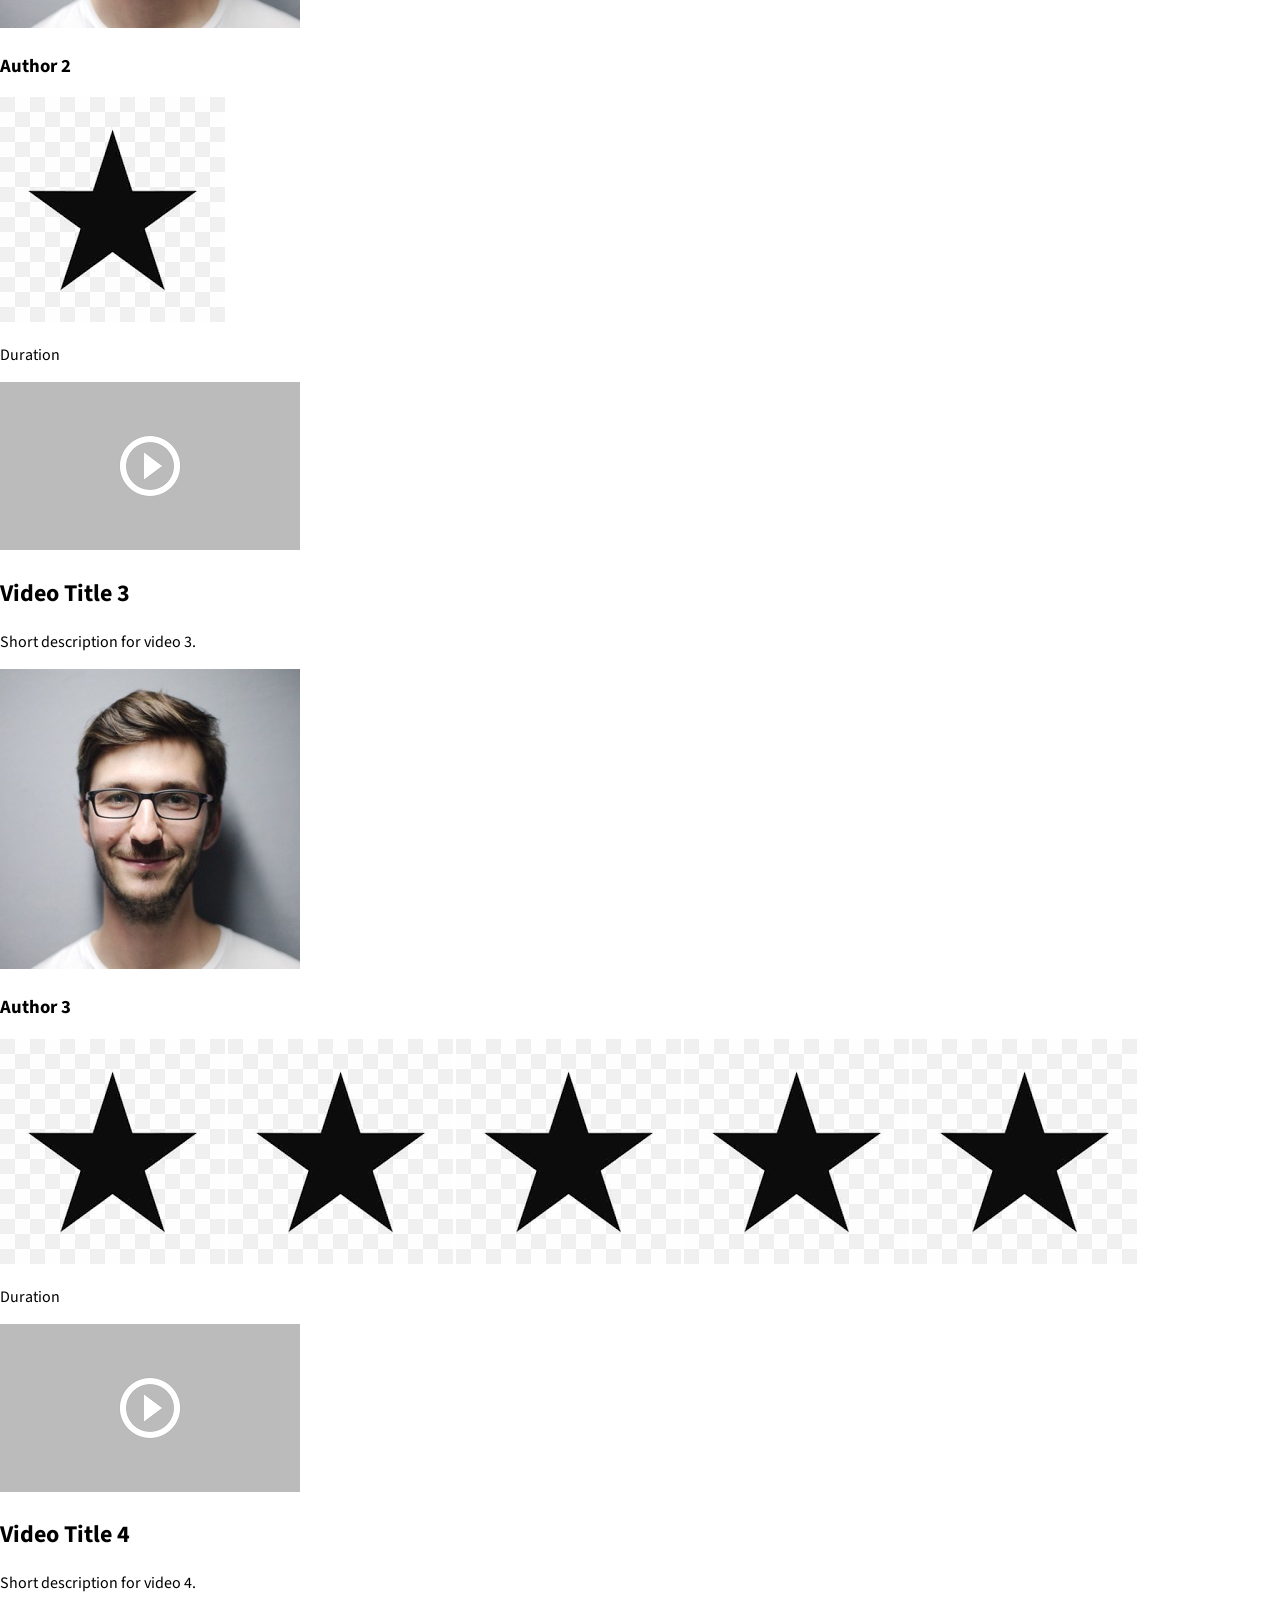
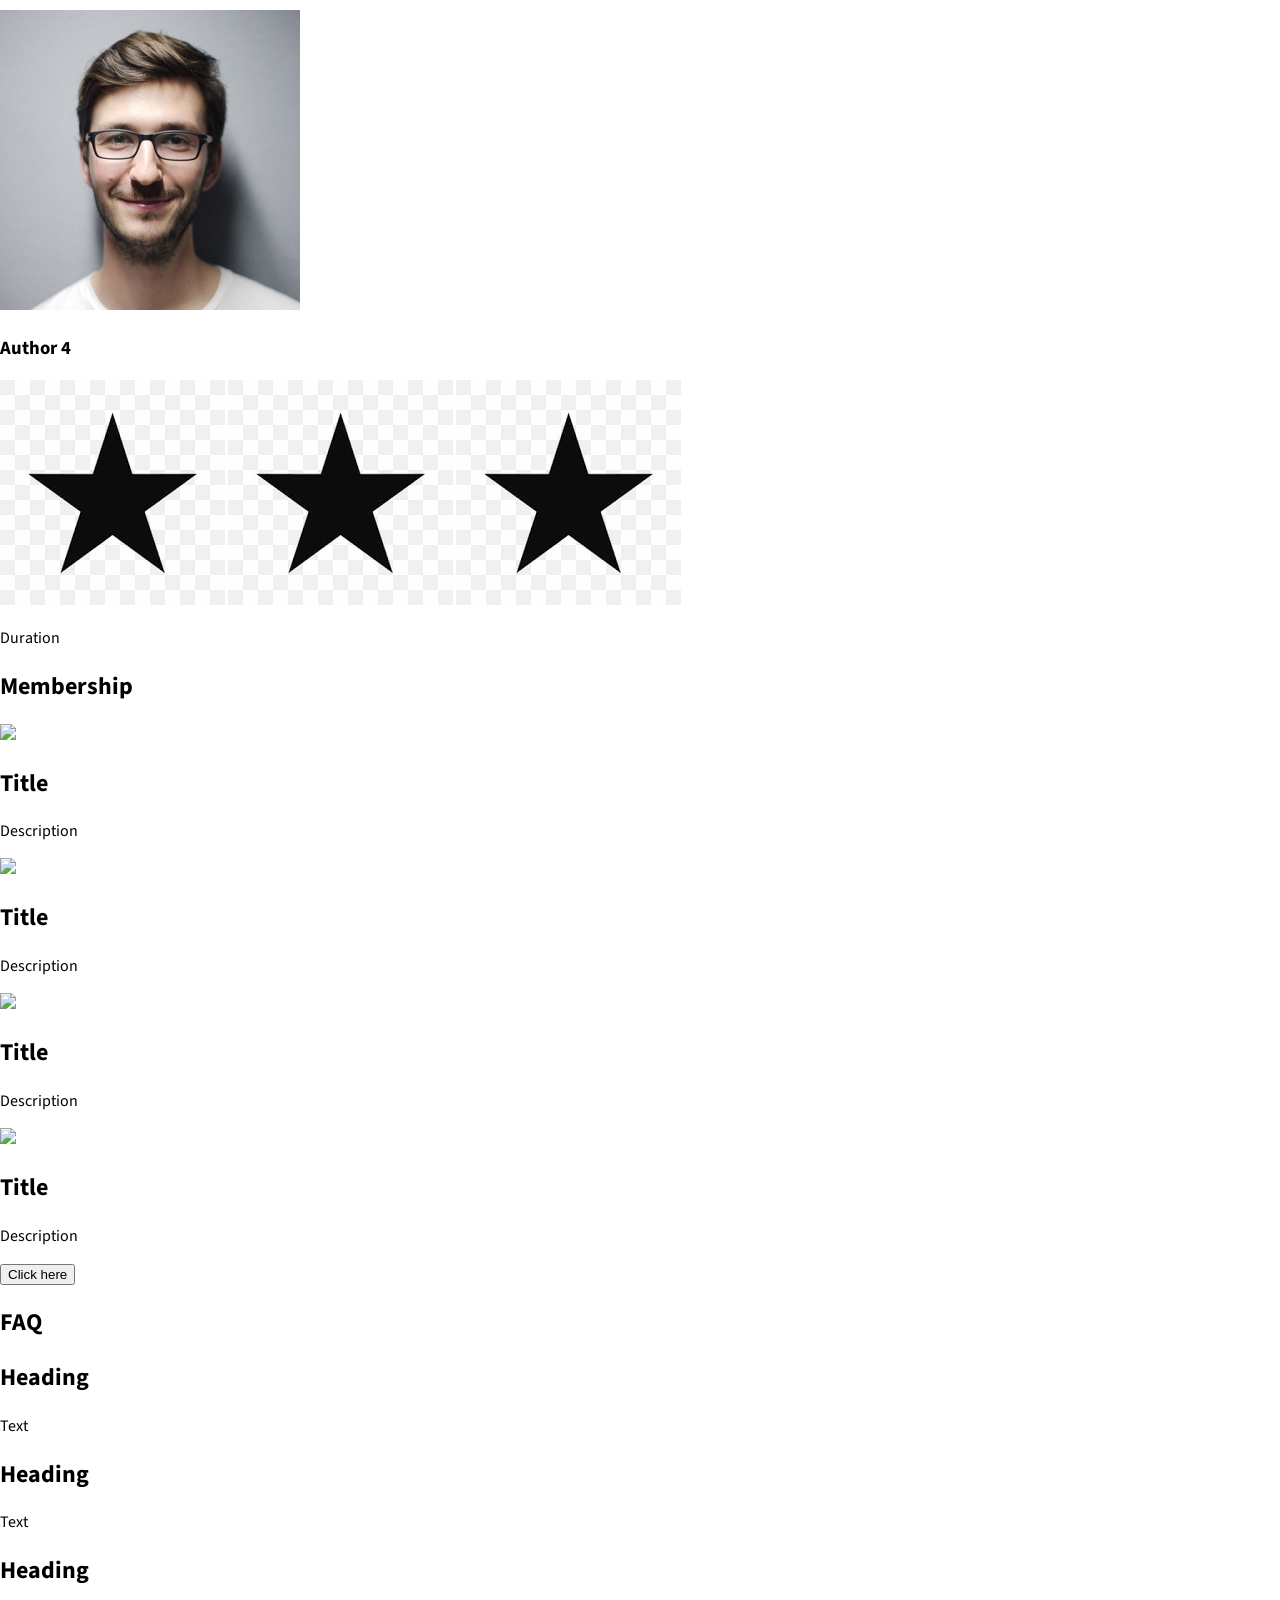
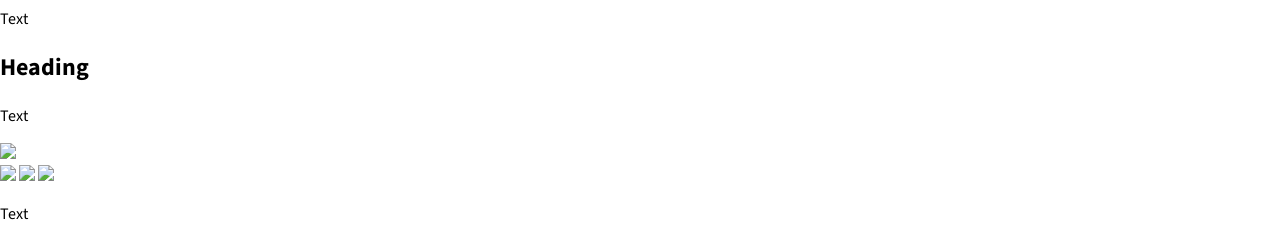
==== commit e72fa78a: "task 2 fix : use the official image assets" ====
--- a/css_advanced/task_2/index.html
+++ b/css_advanced/task_2/index.html
@@ -11,7 +11,7 @@
 
     <header>
         <a href="#">
-            <img src="../images/logo.svg" alt="smileschool">
+            <img src="../images/smileSchool.png" alt="smileschool">
         </a>
 
         <nav>
@@ -37,25 +37,25 @@
                 <div>
 
                     <div>
-                        <img src="../images/profile-1.jpg" alt="Phillip Massey">
+                        <img src="../images/avatar1.png" alt="Phillip Massey">
                         <h3>Phillip Massey</h3>
                         <p>« Smile of the year » 2018 - 2019</p>
                     </div>
 
                     <div>
-                        <img src="../images/profile-2.jpg" alt="Nannie Lawrence">
+                        <img src="../images/avatar2.png" alt="Nannie Lawrence">
                         <h3>Nannie Lawrence</h3>
                         <p>Best « little smile » 2017</p>
                     </div>
 
                     <div>
-                        <img src="../images/profile-3.jpg" alt="Bruce Walters">
+                        <img src="../images/avatar3.png" alt="Bruce Walters">
                         <h3>Bruce Walters</h3>
                         <p>Best « Friend Smile » live performance 2019</p>
                     </div>
 
                     <div>
-                        <img src="../images/profile-4.jpg" alt="Henry Hughes">
+                        <img src="../images/avatar4.png" alt="Henry Hughes">
                         <h3>Henry Hughes</h3>
                         <p>« 24h smiles » winner 2016 - 2019</p>
                     </div>
--- a/css_advanced/task_2/styles.css
+++ b/css_advanced/task_2/styles.css
@@ -1,16 +1,22 @@
 :root {
     --color-purple: #c271ff;
     --color-navy: #071629;
-    --container: 1110px;
+    --container: 1103.41px;
 }
 
 body {
     margin: 0;
     font-family: "Source Sans Pro", sans-serif;
-    background-image: url("../images/hero-background.jpg");
+    background-image:
+        radial-gradient(86% 83% at 50% 14%,
+            rgba(41, 48, 61, 0) 0%,
+            rgba(7, 22, 41, 1) 100%),
+        linear-gradient(#000, #000),
+        url("../images/background.png");
+    background-blend-mode: normal, color, normal;
     background-repeat: no-repeat;
-    background-position: top center;
-    background-size: 100% auto;
+    background-position: top center, 50% -66px, 50% -66px;
+    background-size: 100% 1093px, 1448px 1055px, 1448px 1055px;
 }
 
 header {
@@ -24,7 +30,6 @@
 
 header img {
     display: block;
-    width: 167px;
 }
 
 header nav {
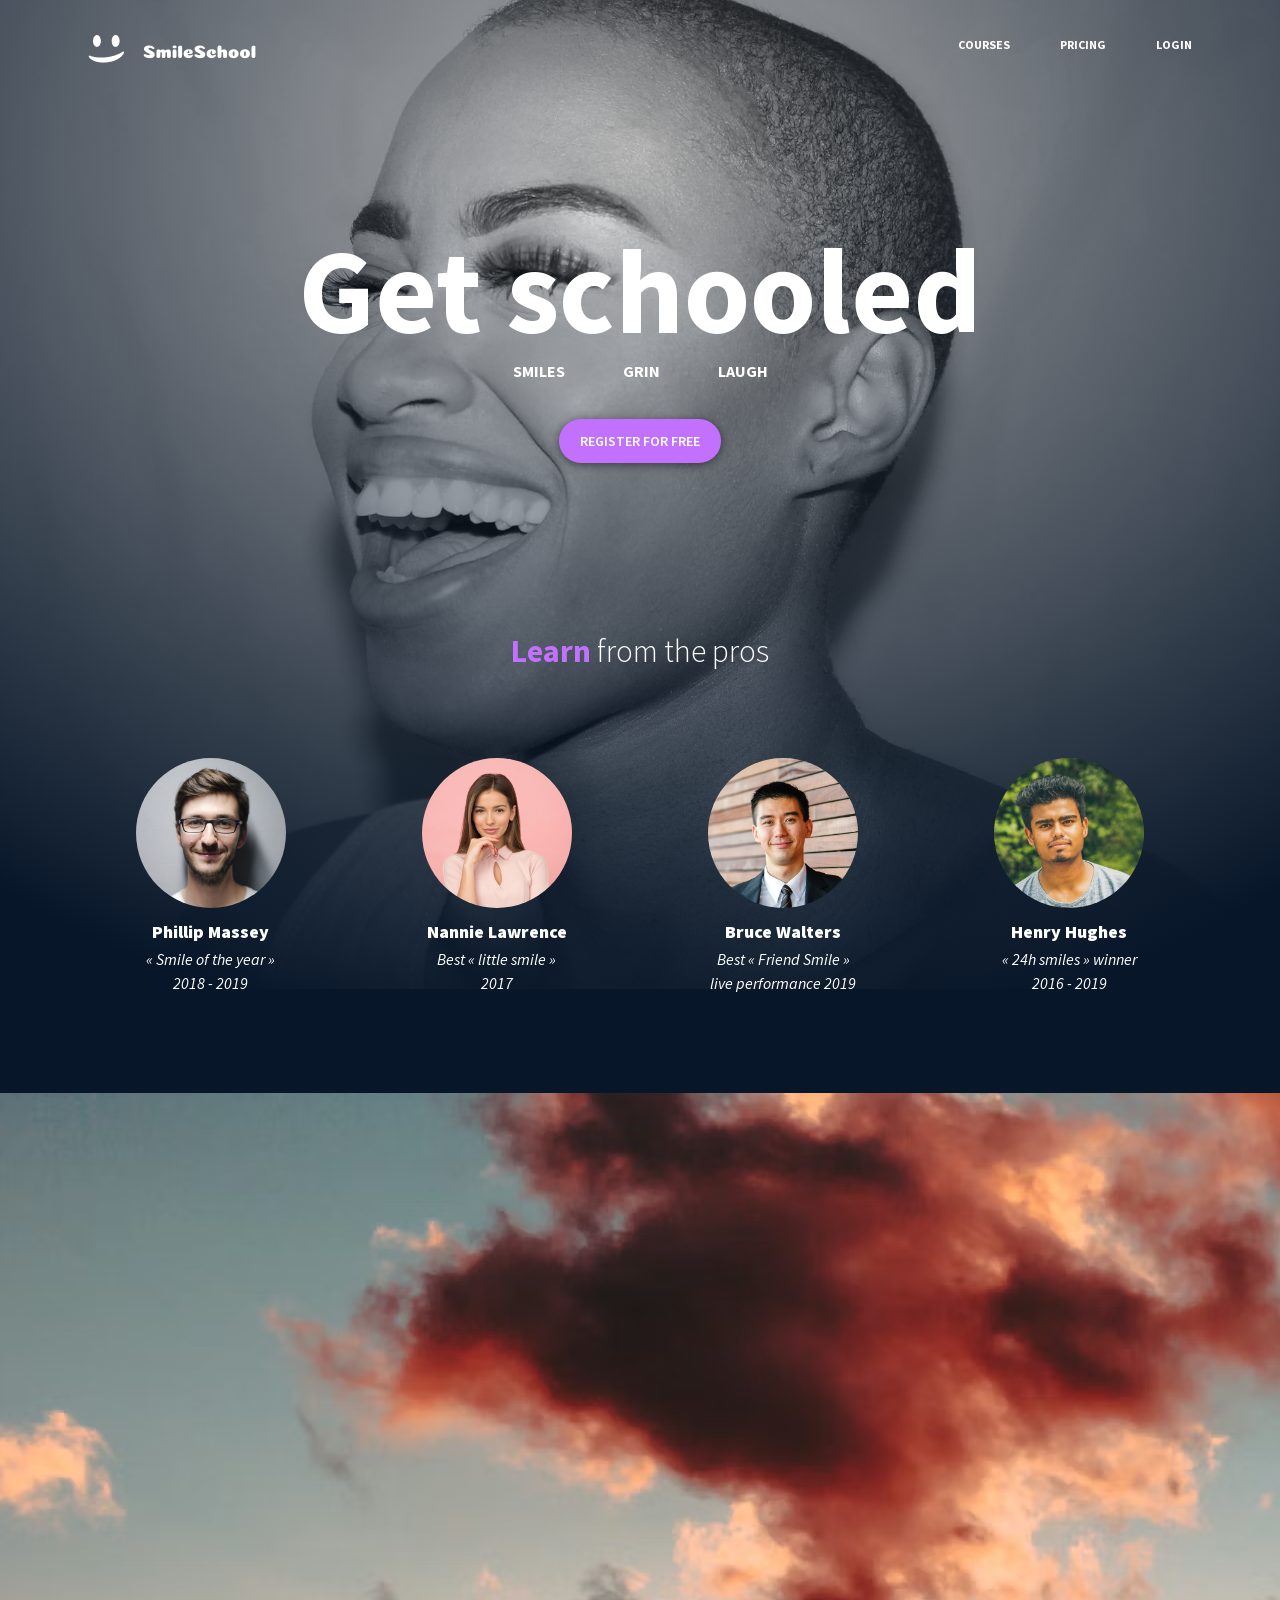
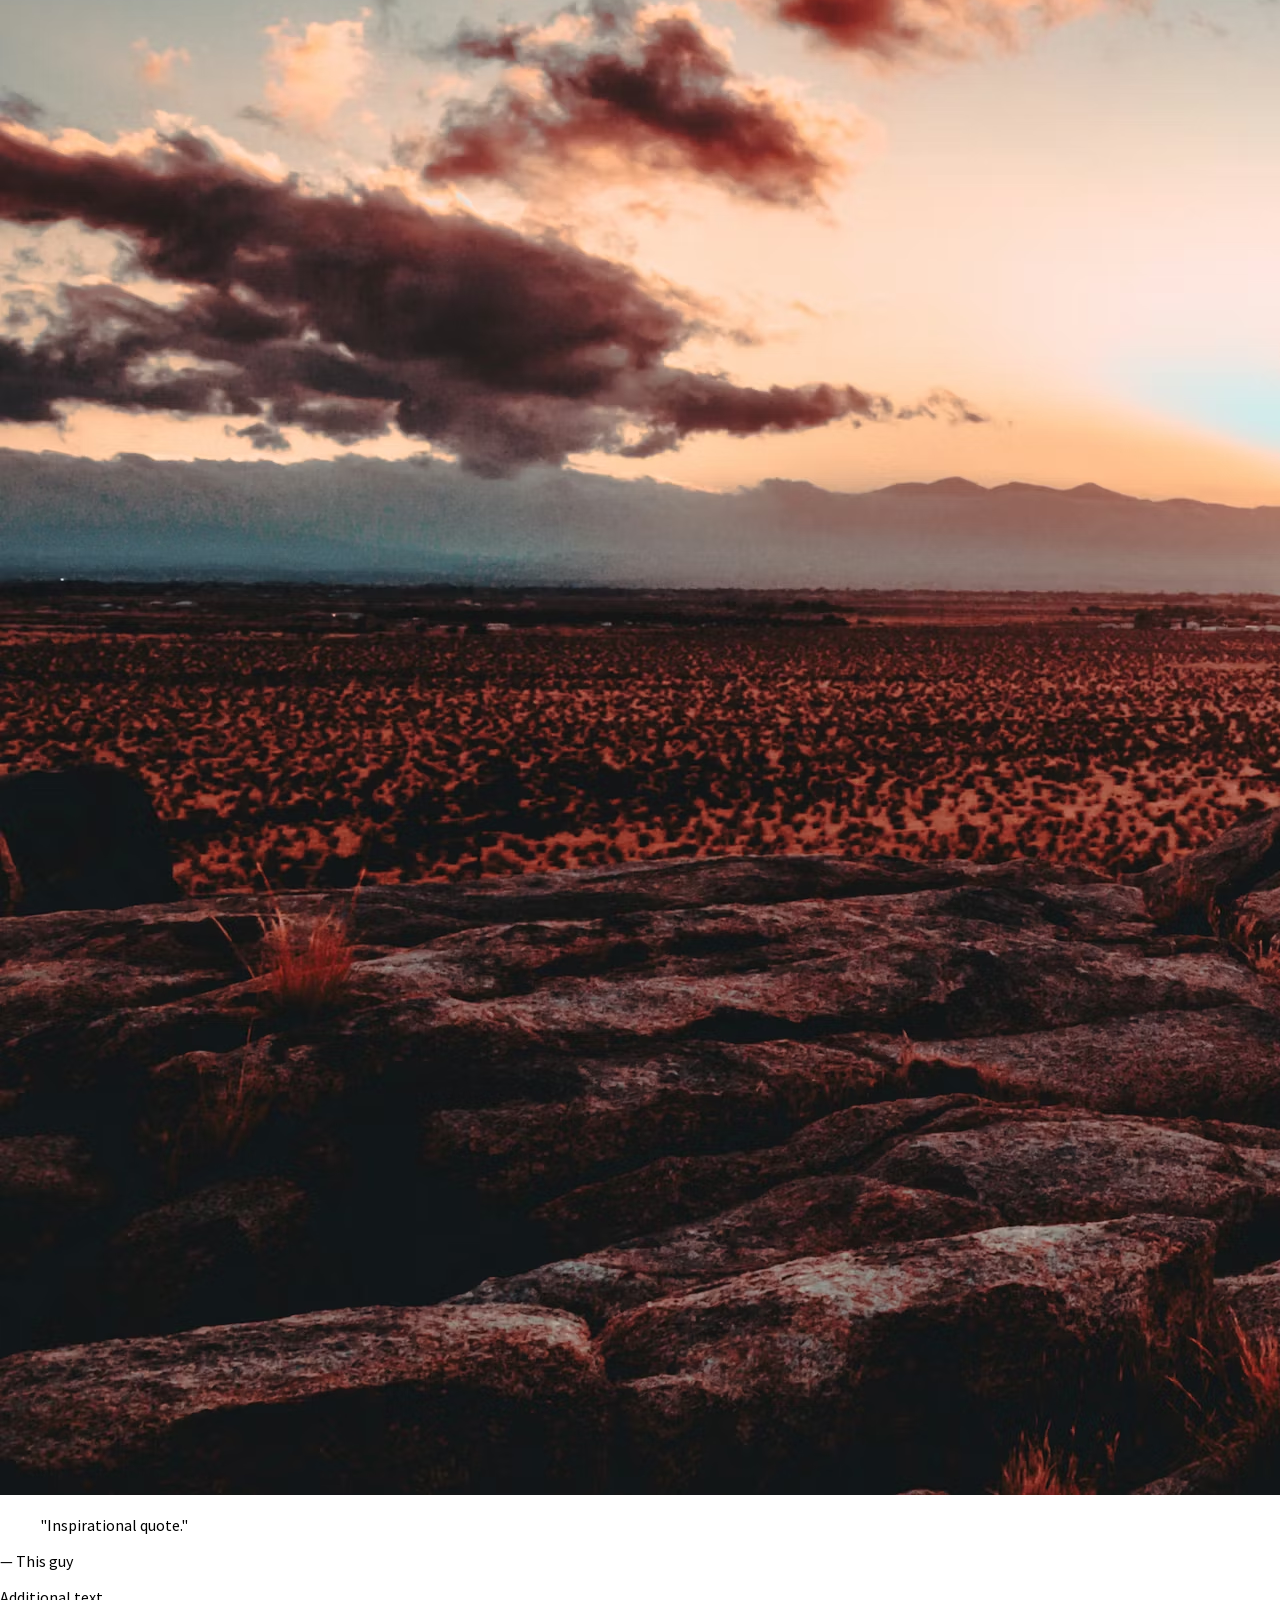
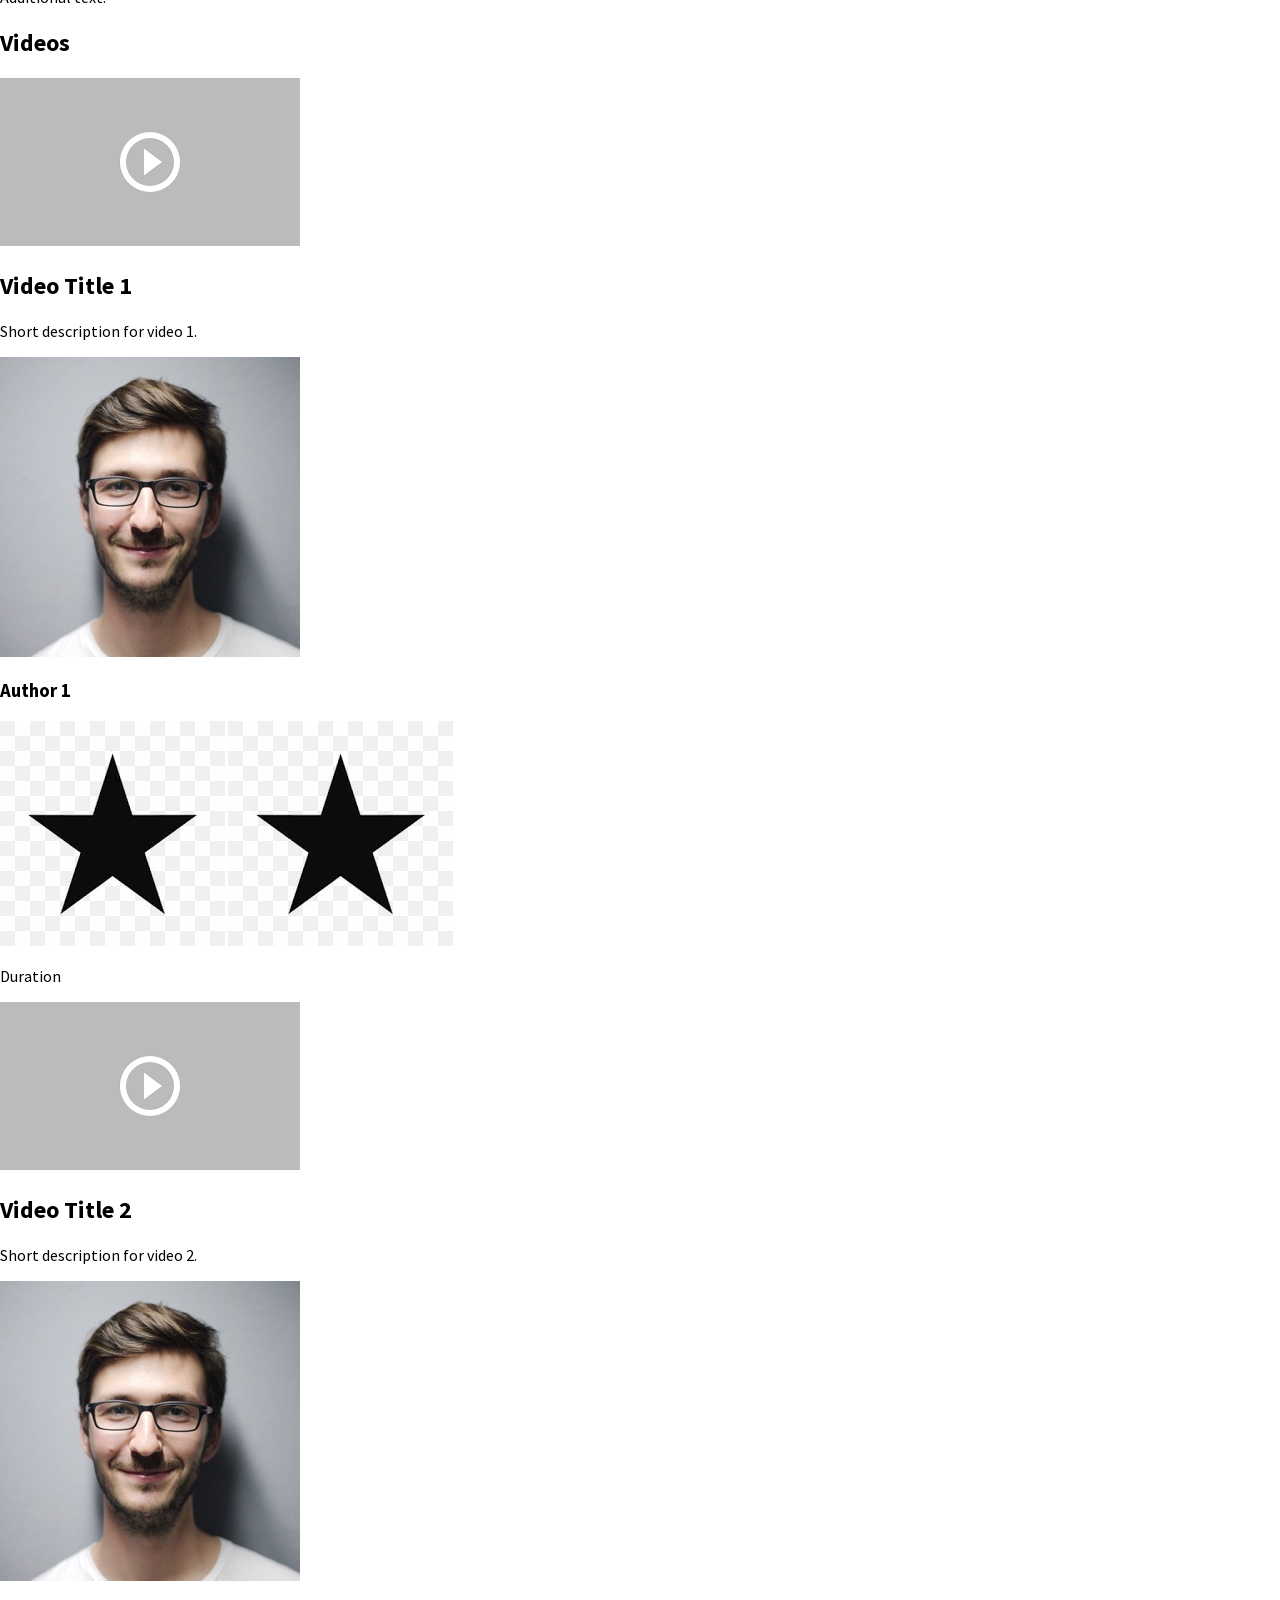
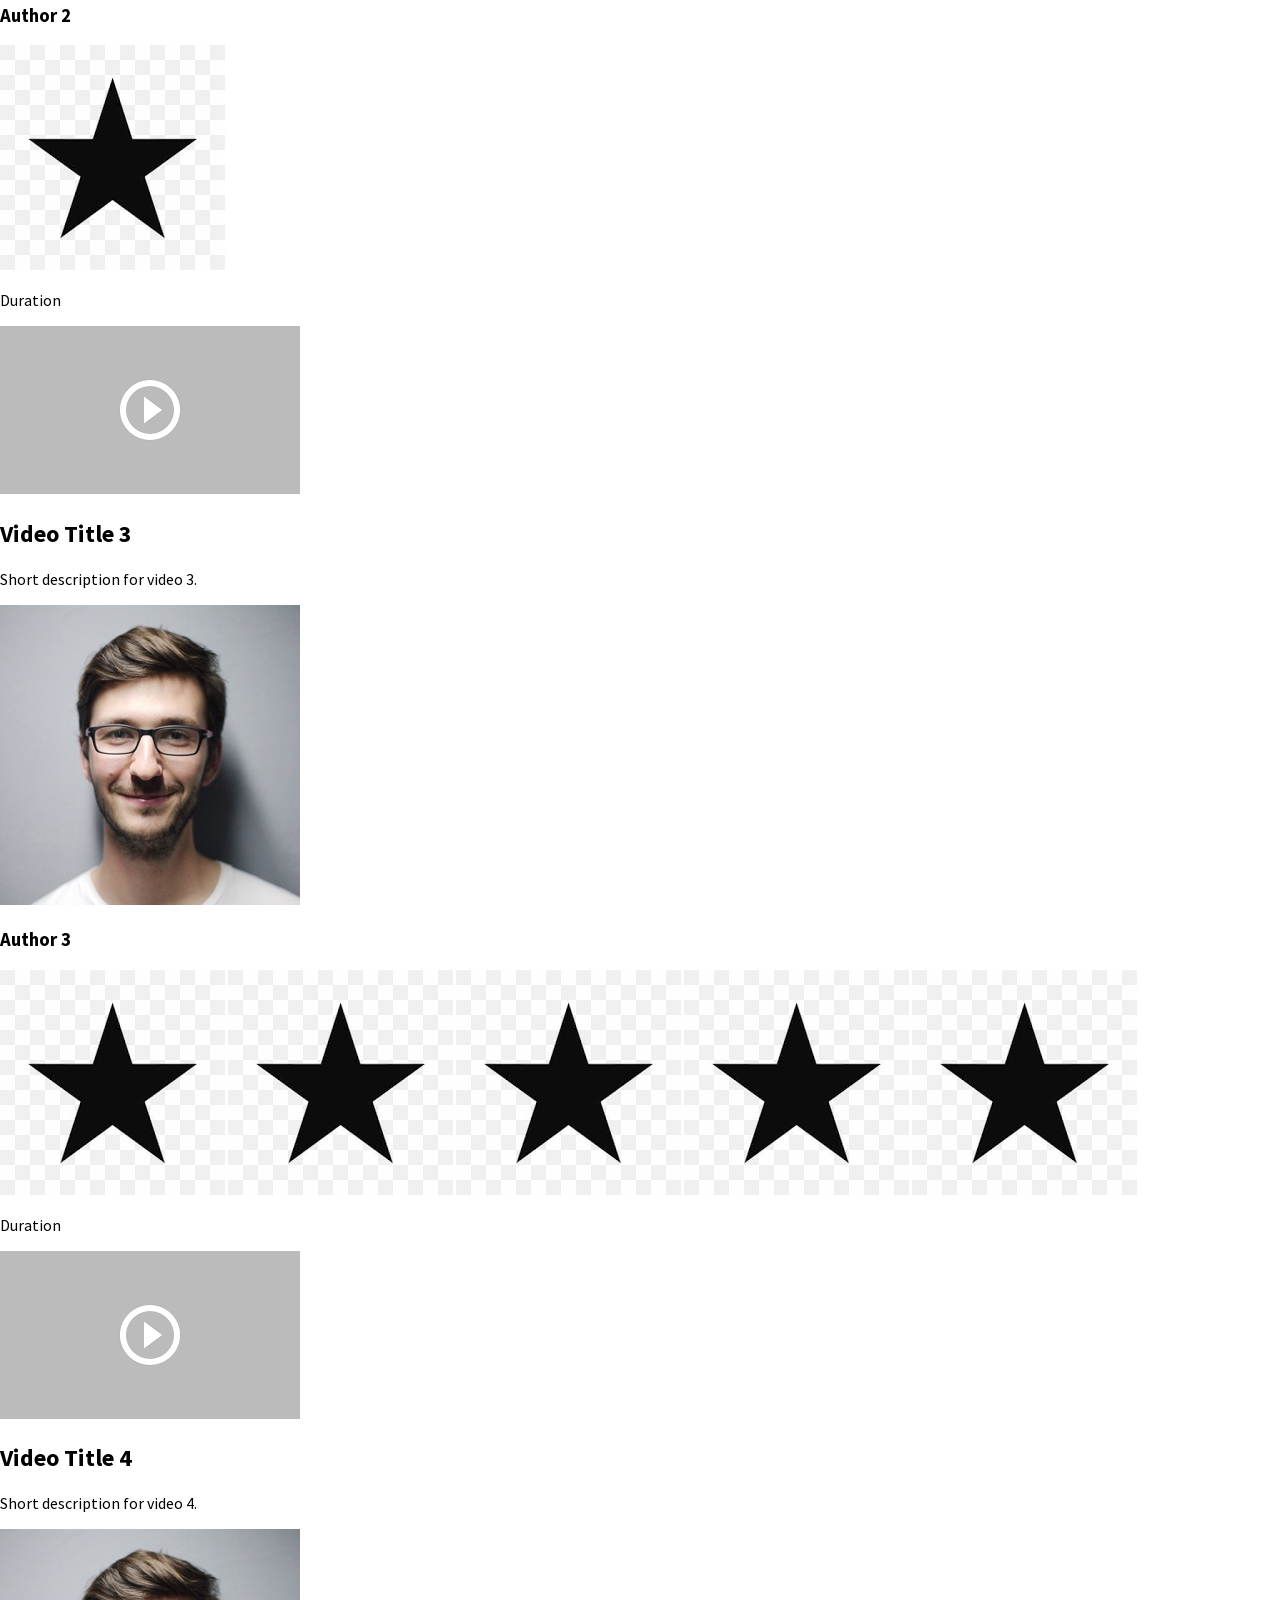
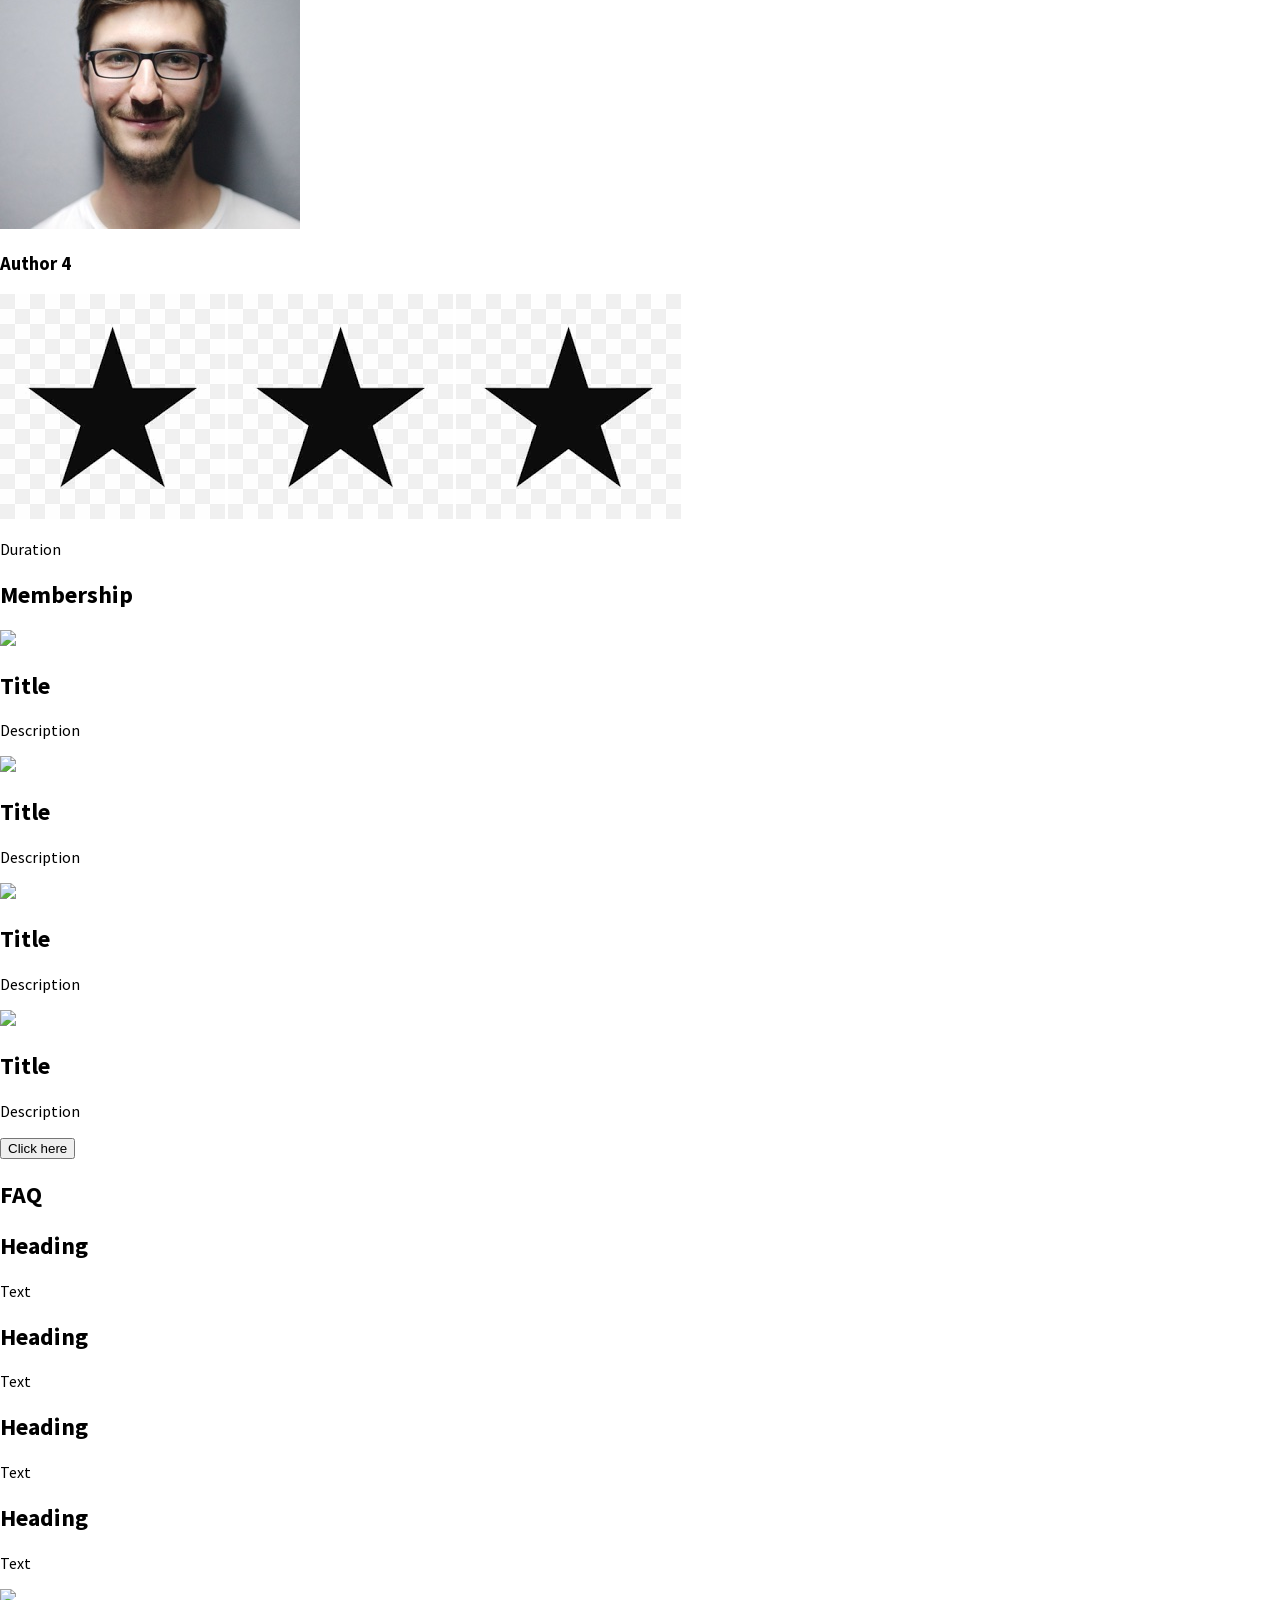
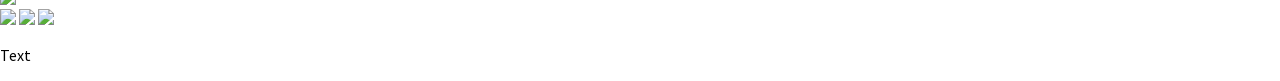
==== commit 0ba0b2b4: "task 2 fix : self-host the font, remove background seam" ====
--- a/css_advanced/task_2/index.html
+++ b/css_advanced/task_2/index.html
@@ -4,7 +4,6 @@
     <meta charset="UTF-8">
     <meta name="viewport" content="width=device-width, initial-scale=1.0">
     <title>Homepage</title>
-    <link rel="stylesheet" href="https://fonts.googleapis.com/css2?family=Source+Sans+Pro:ital,wght@0,300;0,400;0,600;0,700;0,900;1,400&display=swap">
     <link rel="stylesheet" href="styles.css">
 </head>
 <body>
--- a/css_advanced/task_2/styles.css
+++ b/css_advanced/task_2/styles.css
@@ -1,3 +1,51 @@
+@font-face {
+    font-family: "Source Sans Pro";
+    font-style: normal;
+    font-weight: 300;
+    font-display: block;
+    src: url("../fonts/source-sans-pro-300.woff2") format("woff2");
+}
+
+@font-face {
+    font-family: "Source Sans Pro";
+    font-style: normal;
+    font-weight: 400;
+    font-display: block;
+    src: url("../fonts/source-sans-pro-400.woff2") format("woff2");
+}
+
+@font-face {
+    font-family: "Source Sans Pro";
+    font-style: italic;
+    font-weight: 400;
+    font-display: block;
+    src: url("../fonts/source-sans-pro-400-italic.woff2") format("woff2");
+}
+
+@font-face {
+    font-family: "Source Sans Pro";
+    font-style: normal;
+    font-weight: 600;
+    font-display: block;
+    src: url("../fonts/source-sans-pro-600.woff2") format("woff2");
+}
+
+@font-face {
+    font-family: "Source Sans Pro";
+    font-style: normal;
+    font-weight: 700;
+    font-display: block;
+    src: url("../fonts/source-sans-pro-700.woff2") format("woff2");
+}
+
+@font-face {
+    font-family: "Source Sans Pro";
+    font-style: normal;
+    font-weight: 900;
+    font-display: block;
+    src: url("../fonts/source-sans-pro-900.woff2") format("woff2");
+}
+
 :root {
     --color-purple: #c271ff;
     --color-navy: #071629;
@@ -12,11 +60,12 @@
             rgba(41, 48, 61, 0) 0%,
             rgba(7, 22, 41, 1) 100%),
         linear-gradient(#000, #000),
-        url("../images/background.png");
-    background-blend-mode: normal, color, normal;
+        url("../images/background.png"),
+        linear-gradient(var(--color-navy), var(--color-navy));
+    background-blend-mode: normal, color, normal, normal;
     background-repeat: no-repeat;
-    background-position: top center, 50% -66px, 50% -66px;
-    background-size: 100% 1093px, 1448px 1055px, 1448px 1055px;
+    background-position: top center, 50% -66px, 50% -66px, top center;
+    background-size: 100% 1093px, 1448px 1055px, 1448px 1055px, 100% 1093px;
 }
 
 header {
